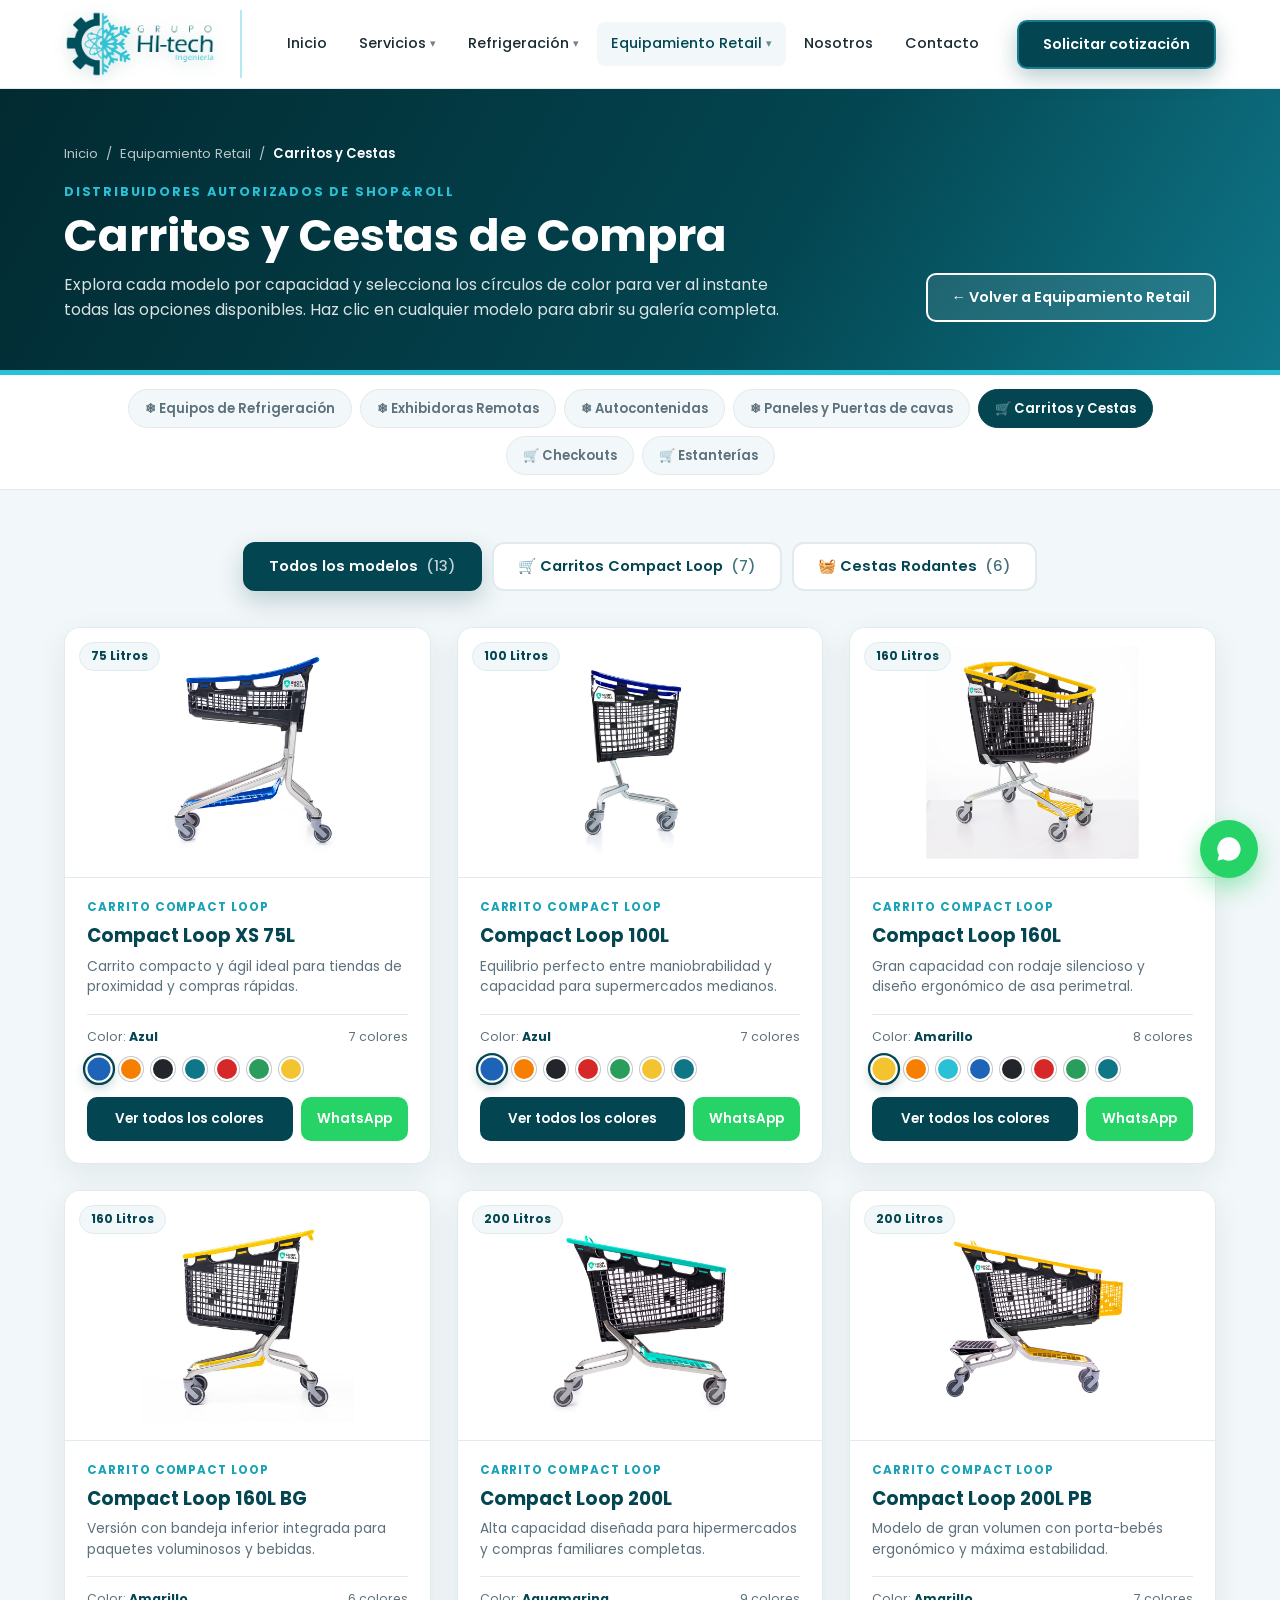
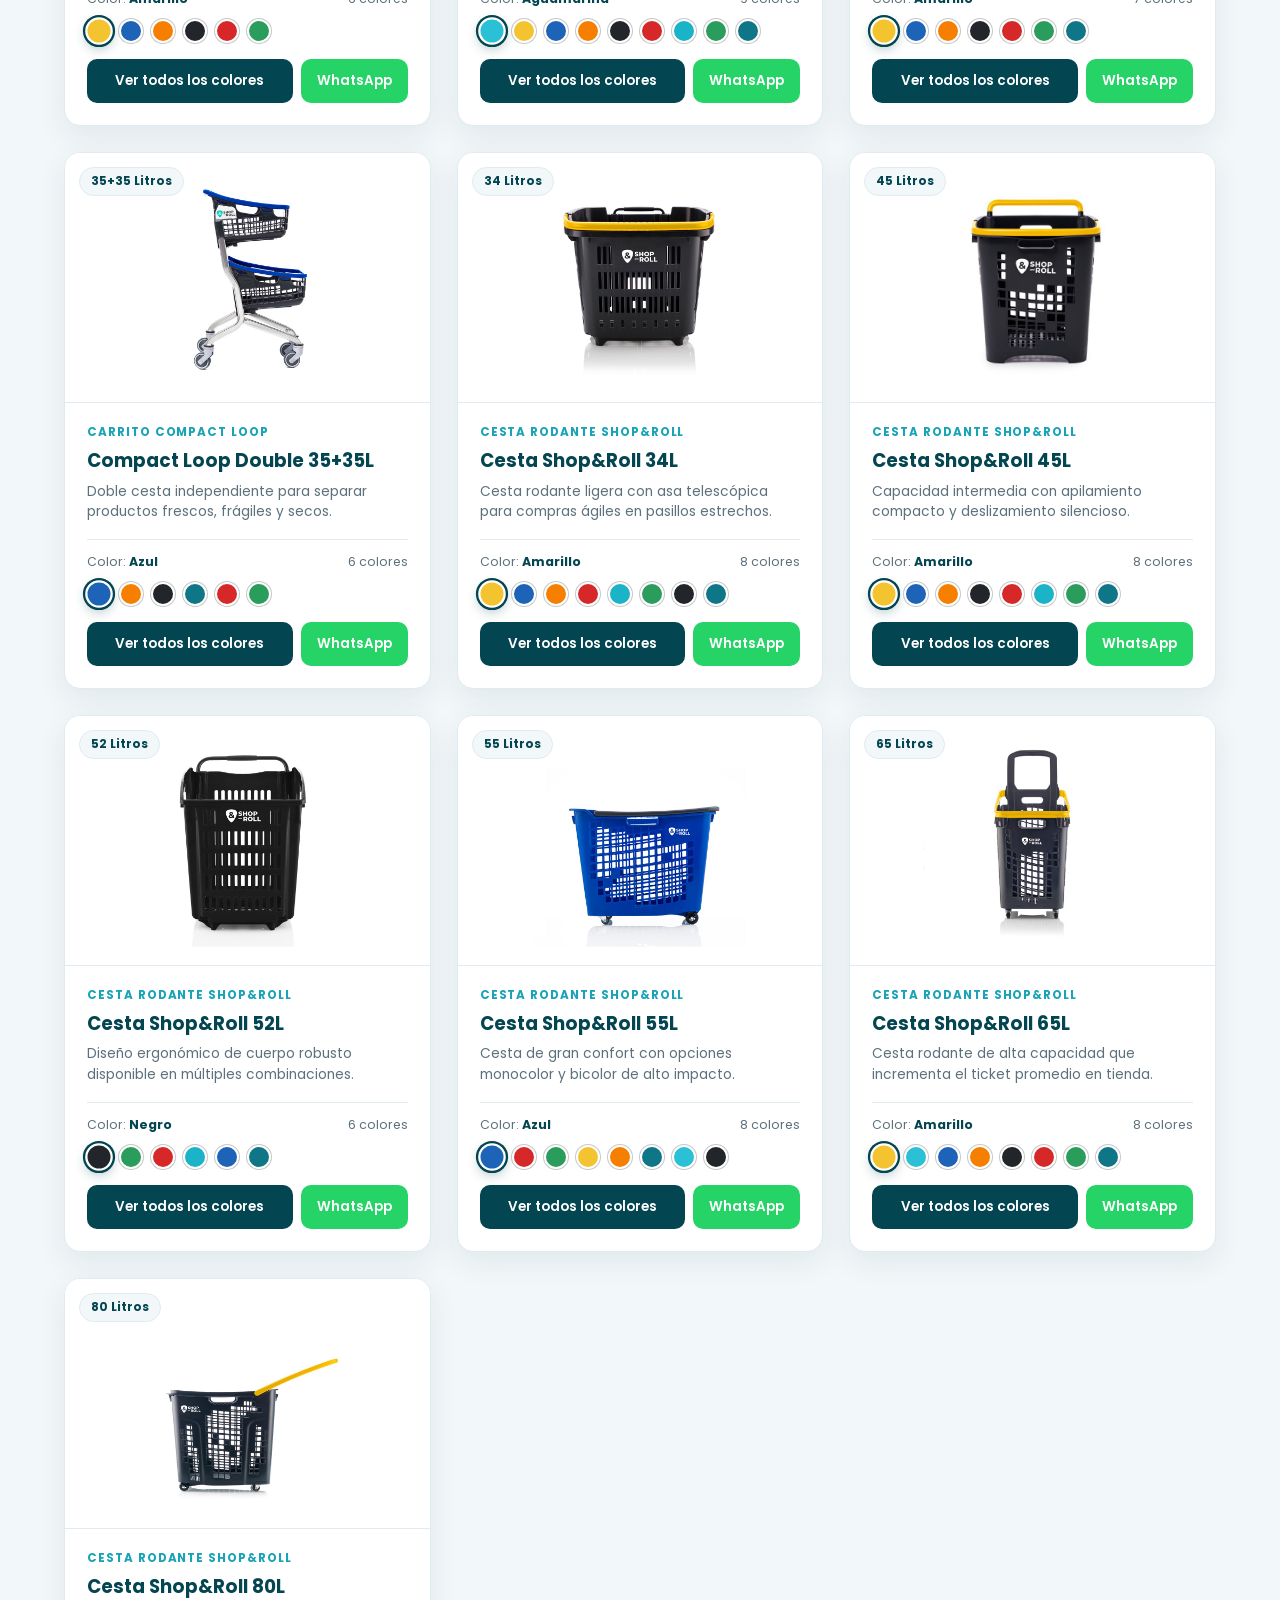
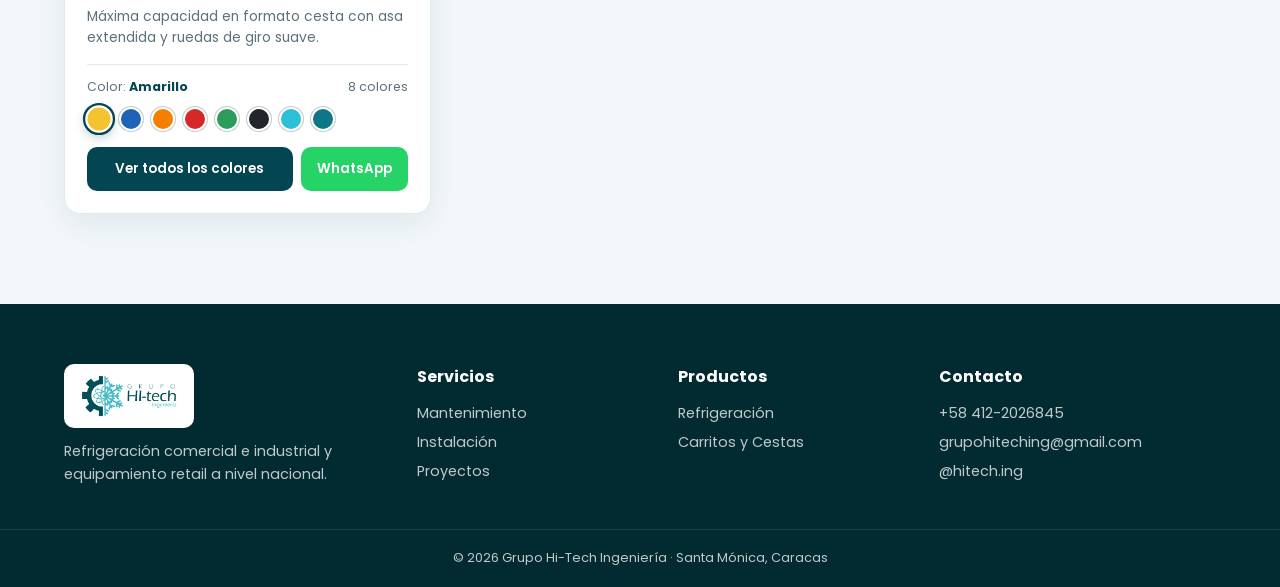
==== catalogo.html @ 5ccea0ee "Add files via upload" ====
<!DOCTYPE html>
<html lang="es">
<head>
  <meta charset="UTF-8" />
  <meta name="viewport" content="width=device-width, initial-scale=1.0" />
  <title>Carritos y Cestas Shop&amp;Roll | Grupo Hi-Tech Ingeniería</title>
  <meta name="description" content="Catálogo interactivo de Carritos Compact Loop y Cestas Rodantes Shop&Roll con todos sus colores disponibles. Distribuidores Autorizados en Venezuela." />
  <link rel="preconnect" href="https://fonts.googleapis.com">
  <link rel="preconnect" href="https://fonts.gstatic.com" crossorigin>
  <link href="https://fonts.googleapis.com/css2?family=Poppins:wght@400;500;600;700;800&display=swap" rel="stylesheet">
  <link rel="stylesheet" href="styles.css" />
  <link rel="stylesheet" href="catalogo.css" />
</head>
<body>

  <!-- ============ HEADER PRINCIPAL ============ -->
  <header class="site-header" id="siteHeader">
    <div class="container header-inner">
      <a href="index.html" class="brand" aria-label="Grupo Hi-Tech Ingeniería - Inicio">
        <img src="assets/logo-horizontal.png" alt="Grupo Hi-Tech Ingeniería" class="brand-logo" />
      </a>

      <nav class="main-nav" id="mainNav" aria-label="Navegación principal">
        <a href="index.html#inicio" class="nav-link">Inicio</a>

        <div class="nav-dropdown">
          <a href="index.html#servicios" class="nav-link nav-link-services">
            Servicios <span class="caret">▾</span>
          </a>
          <div class="dropdown-panel">
            <a href="index.html#servicios">🛠 Mantenimiento preventivo y correctivo</a>
            <a href="index.html#servicios">❄ Instalación de sistemas de refrigeración</a>
            <a href="index.html#servicios">📐 Proyectos y cálculos térmicos</a>
            <a href="index.html#servicios">⚡ Automatización y control</a>
          </div>
        </div>

        <div class="nav-dropdown">
          <a href="index.html?tab=refrigeracion#productos" class="nav-link">
            Refrigeración <span class="caret">▾</span>
          </a>
          <div class="dropdown-panel">
            <div class="dropdown-sub">
              <a href="galeria.html?cat=equipos" class="sub-trigger">
                <span>Equipos de Refrigeración</span><span class="sub-arrow">▸</span>
              </a>
              <div class="sub-panel">
                <a href="galeria.html?cat=equipos">Racks de Compresores</a>
                <a href="galeria.html?cat=equipos">Condensadores</a>
                <a href="galeria.html?cat=equipos">Evaporadores</a>
              </div>
            </div>
            <div class="dropdown-sub">
              <a href="galeria.html?cat=exhibidoras-remotas" class="sub-trigger">
                <span>Exhibidoras</span><span class="sub-arrow">▸</span>
              </a>
              <div class="sub-panel">
                <a href="galeria.html?cat=exhibidoras-remotas">Remotas</a>
                <a href="galeria.html?cat=autocontenidas">Autocontenidas</a>
              </div>
            </div>
            <a href="galeria.html?cat=camaras">Paneles y Puertas de cavas</a>
          </div>
        </div>

        <div class="nav-dropdown">
          <a href="index.html?tab=shoproll#productos" class="nav-link nav-link-shop active-page">
            Equipamiento Retail <span class="caret">▾</span>
          </a>
          <div class="dropdown-panel">
            <div class="dropdown-sub">
              <a href="catalogo.html" class="sub-trigger">
                <span>Carritos y Cestas</span><span class="sub-arrow">▸</span>
              </a>
              <div class="sub-panel">
                <a href="catalogo.html?tipo=carritos">Carritos Compact Loop</a>
                <a href="catalogo.html?tipo=cestas">Cestas Rodantes</a>
              </div>
            </div>
            <a href="galeria.html?cat=checkouts">Checkouts</a>
            <a href="galeria.html?cat=estanterias">Estanterías</a>
          </div>
        </div>
        <a href="index.html#nosotros" class="nav-link">Nosotros</a>
        <a href="index.html#contacto" class="nav-link">Contacto</a>
        <a href="index.html#cotizar" class="btn btn-accent mobile-cta">Solicitar cotización</a>
      </nav>

      <a href="index.html#cotizar" class="btn btn-accent header-cta">Solicitar cotización</a>

      <button class="menu-toggle" id="menuToggle" aria-label="Abrir menú">
        <span></span><span></span><span></span>
      </button>
    </div>
  </header>

  <main>
    <!-- ============ ENCABEZADO DEL CATÁLOGO ============ -->
    <section class="cat-hero">
      <div class="container cat-hero-inner">
        <div>
          <nav class="breadcrumb" aria-label="Ruta de navegación">
            <a href="index.html">Inicio</a>
            <span>/</span>
            <a href="index.html?tab=shoproll#productos">Equipamiento Retail</a>
            <span>/</span>
            <strong>Carritos y Cestas</strong>
          </nav>
          <span class="kicker kicker-light">Distribuidores Autorizados de Shop&amp;Roll</span>
          <h1>Carritos y Cestas de Compra</h1>
          <p>
            Explora cada modelo por capacidad y selecciona los círculos de color para ver al instante todas las opciones disponibles. Haz clic en cualquier modelo para abrir su galería completa.
          </p>
        </div>
        <a href="index.html?tab=shoproll#productos" class="btn btn-outline-white">← Volver a Equipamiento Retail</a>
      </div>
    </section>

    <!-- ============ NAVEGACIÓN RÁPIDA ENTRE TODAS LAS GALERÍAS ============ -->
    <div class="gal-switcher-bar">
      <div class="container gal-switcher">
        <a href="galeria.html?cat=equipos">❄ Equipos de Refrigeración</a>
        <a href="galeria.html?cat=exhibidoras-remotas">❄ Exhibidoras Remotas</a>
        <a href="galeria.html?cat=autocontenidas">❄ Autocontenidas</a>
        <a href="galeria.html?cat=camaras">❄ Paneles y Puertas de cavas</a>
        <a href="catalogo.html" class="active">🛒 Carritos y Cestas</a>
        <a href="galeria.html?cat=checkouts">🛒 Checkouts</a>
        <a href="galeria.html?cat=estanterias">🛒 Estanterías</a>
      </div>
    </div>

    <!-- ============ BARRA DE FILTROS ============ -->
    <section class="cat-section">
      <div class="container">
        <div class="cat-toolbar">
          <div class="cat-filters" role="tablist">
            <button class="cat-filter-btn active" data-cat-filter="all">Todos los modelos <span id="countAll"></span></button>
            <button class="cat-filter-btn" data-cat-filter="carritos">🛒 Carritos Compact Loop <span id="countCarritos"></span></button>
            <button class="cat-filter-btn" data-cat-filter="cestas">🧺 Cestas Rodantes <span id="countCestas"></span></button>
          </div>
        </div>

        <!-- Cuadrícula generada dinámicamente desde shoproll-data.js -->
        <div class="sr-grid" id="catalogGrid"></div>
      </div>
    </section>
  </main>

  <!-- ============ VISOR LIGHTBOX DE GALERÍA POR MODELO ============ -->
  <div class="lightbox" id="lightbox" aria-hidden="true" role="dialog" aria-modal="true">
    <div class="lb-backdrop" id="lbBackdrop"></div>
    <div class="lb-dialog">
      <button class="lb-close" id="lbClose" aria-label="Cerrar galería">✕</button>

      <div class="lb-layout">
        <div class="lb-stage">
          <button class="lb-nav lb-prev" id="lbPrev" aria-label="Color anterior">‹</button>
          <img src="" alt="" id="lbMainImg" />
          <button class="lb-nav lb-next" id="lbNext" aria-label="Siguiente color">›</button>
          <span class="lb-counter" id="lbCounter">1 / 6</span>
        </div>

        <div class="lb-info">
          <span class="lb-badge" id="lbCapacity">100 Litros</span>
          <h2 id="lbTitle">Compact Loop 100L</h2>
          <p id="lbDesc"></p>

          <div class="lb-color-label">
            Color seleccionado: <strong id="lbColorName">Azul</strong>
          </div>

          <div class="lb-swatches" id="lbSwatches"></div>

          <div class="lb-thumbs" id="lbThumbs"></div>

          <div class="lb-actions">
            <a href="#" target="_blank" rel="noopener" class="btn btn-accent btn-block" id="lbWhatsapp">
              Cotizar este modelo por WhatsApp
            </a>
            <a href="index.html#cotizar" class="btn btn-small btn-block">Solicitar cotización formal</a>
          </div>
        </div>
      </div>
    </div>
  </div>

  <!-- ============ FOOTER ============ -->
  <footer class="site-footer">
    <div class="container footer-grid">
      <div>
        <img src="assets/logo-horizontal.png" alt="Grupo Hi-Tech Ingeniería" class="footer-logo" />
        <p>Refrigeración comercial e industrial y equipamiento retail a nivel nacional.</p>
      </div>
      <div>
        <h4>Servicios</h4>
        <a href="index.html#servicios">Mantenimiento</a>
        <a href="index.html#servicios">Instalación</a>
        <a href="index.html#servicios">Proyectos</a>
      </div>
      <div>
        <h4>Productos</h4>
        <a href="index.html#productos">Refrigeración</a>
        <a href="catalogo.html">Carritos y Cestas</a>
      </div>
      <div>
        <h4>Contacto</h4>
        <a href="tel:+584122026845">+58 412-2026845</a>
        <a href="mailto:grupohiteching@gmail.com">grupohiteching@gmail.com</a>
        <a href="https://instagram.com/hitech.ing" target="_blank" rel="noopener">@hitech.ing</a>
      </div>
    </div>
    <div class="footer-bottom">© 2026 Grupo Hi-Tech Ingeniería · Santa Mónica, Caracas</div>
  </footer>

  <!-- Botón flotante WhatsApp -->
  <a href="https://wa.me/584122026845" target="_blank" rel="noopener" class="whatsapp-float" aria-label="WhatsApp">
    <svg viewBox="0 0 24 24" width="28" height="28" fill="currentColor"><path d="M17.5 14.4c-.3-.1-1.7-.8-2-.9-.3-.1-.5-.1-.7.1-.2.3-.8.9-.9 1.1-.2.2-.3.2-.6.1-.3-.1-1.2-.5-2.4-1.5-.9-.8-1.5-1.8-1.6-2.1-.2-.3 0-.5.1-.6l.4-.5c.2-.2.2-.3.3-.5.1-.2 0-.4 0-.5l-.9-2.2c-.2-.6-.5-.5-.7-.5h-.6c-.2 0-.5.1-.8.4-.3.3-1 1-1 2.5s1.1 2.9 1.2 3.1c.1.2 2.1 3.2 5.1 4.5 2.5 1 3 .8 3.6.7.6-.1 1.7-.7 2-1.4.2-.7.2-1.3.2-1.4-.1-.2-.3-.3-.6-.4zM12 2a10 10 0 0 0-8.6 15.1L2 22l5-1.3A10 10 0 1 0 12 2z"/></svg>
  </a>

  <script src="shoproll-data.js"></script>
  <script src="catalogo.js"></script>
</body>
</html>
---- styles.css ----
/* ======================================================
   GRUPO HI-TECH — ESTILO COMERCIAL MODERNO
   Paleta del logo: petróleo #034550 · cian #2ac0d5
   ====================================================== */
:root {
  --petrol: #034550;
  --petrol-dark: #022a31;
  --teal: #0f7688;
  --cyan: #2ac0d5;
  --cyan-dark: #1aa3b7;
  --accent: #034550;          /* Azul petróleo oficial de marca */
  --accent-dark: #0f7688;
  --bg: #ffffff;
  --bg-alt: #f2f7f9;
  --text: #1b2b33;
  --muted: #5d717c;
  --border: #e1eaee;
  --radius: 14px;
  --shadow: 0 10px 30px rgba(3, 69, 80, .08);
  --shadow-hover: 0 18px 40px rgba(3, 69, 80, .16);
  --ease: cubic-bezier(.22, 1, .36, 1);
}

* { box-sizing: border-box; margin: 0; padding: 0; }
html { scroll-behavior: smooth; scroll-padding-top: 98px; overflow-x: clip; }
body { font-family: 'Poppins', sans-serif; color: var(--text); background: var(--bg); line-height: 1.6; -webkit-font-smoothing: antialiased; overflow-x: clip; width: 100%; }
a { color: inherit; text-decoration: none; }
.container { max-width: 1200px; margin: 0 auto; padding: 0 24px; }

/* ---------- BOTONES ---------- */
.btn {
  display: inline-flex; align-items: center; justify-content: center; gap: 8px;
  padding: 12px 24px; border-radius: 10px; border: 2px solid transparent;
  font: 600 .9rem 'Poppins', sans-serif; cursor: pointer;
  transition: all .25s var(--ease);
}
.btn-accent {
  background: var(--petrol);
  color: #fff;
  border-color: rgba(42, 192, 213, .45);
  box-shadow: 0 8px 22px rgba(3, 69, 80, .28);
}
.btn-accent:hover {
  background: var(--cyan);
  color: var(--petrol-dark);
  border-color: var(--cyan);
  transform: translateY(-3px) scale(1.03);
  box-shadow: 0 14px 32px rgba(42, 192, 213, .48), 0 0 0 4px rgba(42, 192, 213, .24);
}
.btn-outline-white { border-color: #fff; color: #fff; background: rgba(255,255,255,.1); }
.btn-outline-white:hover {
  background: #fff; color: var(--petrol);
  transform: translateY(-3px) scale(1.03);
  box-shadow: 0 12px 28px rgba(0, 0, 0, .25);
}
.btn-lg { padding: 15px 30px; font-size: 1rem; }
.btn-small { padding: 8px 18px; font-size: .82rem; background: var(--petrol); color: #fff; }
.btn-small:hover {
  background: var(--cyan); color: var(--petrol-dark);
  transform: translateY(-2px) scale(1.04);
  box-shadow: 0 10px 22px rgba(42, 192, 213, .4), 0 0 0 3px rgba(42, 192, 213, .22);
}
.btn-block { width: 100%; }

/* ---------- TOPBAR ---------- */
.topbar { background: var(--petrol-dark); color: rgba(255,255,255,.85); font-size: .8rem; }
.topbar-inner { display: flex; justify-content: space-between; align-items: center; padding: 8px 24px; gap: 12px; }
.topbar-info { display: flex; gap: 22px; flex-wrap: wrap; }
.topbar a:hover { color: var(--cyan); }
.topbar-social { color: var(--cyan); font-weight: 600; }

/* ---------- HEADER ---------- */
.site-header {
  position: sticky; top: 0; z-index: 1000;
  background: rgba(255,255,255,.97); backdrop-filter: blur(10px);
  border-bottom: 1px solid var(--border);
  transition: box-shadow .3s;
}
.site-header.scrolled { box-shadow: 0 6px 24px rgba(3,69,80,.1); }
.header-inner { display: flex; align-items: center; gap: 24px; height: 88px; }

.brand {
  display: flex; align-items: center; flex-shrink: 0;
  padding-right: 24px;
  border-right: 2px solid rgba(42, 192, 213, .35);
}
.brand-logo {
  height: 68px; width: auto; max-width: 280px;
  object-fit: contain; display: block;
  filter: contrast(1.07) saturate(1.14) drop-shadow(0 3px 8px rgba(3, 69, 80, .14));
  transition: transform .25s var(--ease), filter .25s var(--ease);
}
.brand:hover .brand-logo {
  transform: scale(1.03);
  filter: contrast(1.1) saturate(1.18) drop-shadow(0 5px 12px rgba(3, 69, 80, .2));
}

.main-nav { display: flex; align-items: center; gap: 4px; margin-left: auto; }
.nav-link {
  display: inline-flex; align-items: center; gap: 4px;
  padding: 10px 14px; border-radius: 8px;
  font-size: .9rem; font-weight: 500; color: var(--text);
  transition: all .2s;
}
.nav-link:hover { color: var(--petrol); background: var(--bg-alt); }
.caret { font-size: .7rem; opacity: .6; }

.nav-dropdown { position: relative; }
.dropdown-panel {
  position: absolute; top: calc(100% + 8px); left: 0; min-width: 270px;
  background: #fff; border: 1px solid var(--border); border-radius: 12px;
  box-shadow: var(--shadow-hover); padding: 8px;
  opacity: 0; visibility: hidden; transform: translateY(8px);
  transition: all .25s var(--ease);
}
.dropdown-panel::before {
  content: ""; position: absolute; top: -10px; left: 0; right: 0; height: 10px;
}
.nav-dropdown:hover .dropdown-panel { opacity: 1; visibility: visible; transform: translateY(0); }
.dropdown-panel a { display: block; padding: 10px 14px; border-radius: 8px; font-size: .88rem; }
.dropdown-panel a:hover { background: var(--bg-alt); color: var(--petrol); }
.dropdown-group-label {
  padding: 6px 14px 4px; font-size: .72rem; font-weight: 700;
  text-transform: uppercase; letter-spacing: .09em; color: var(--cyan-dark);
}
.dropdown-divider { height: 1px; background: var(--border); margin: 6px 10px; }

/* Segundo nivel de menú (submenú lateral) */
.dropdown-sub { position: relative; }
.dropdown-sub .sub-trigger {
  display: flex; align-items: center; justify-content: space-between; gap: 12px;
}
.sub-arrow { font-size: .78rem; color: var(--cyan-dark); transition: transform .2s; }
.dropdown-sub:hover > .sub-trigger { background: var(--bg-alt); color: var(--petrol); }
.dropdown-sub:hover > .sub-trigger .sub-arrow { transform: translateX(3px); }

.sub-panel {
  position: absolute; top: -8px; left: calc(100% + 6px); min-width: 230px;
  background: #fff; border: 1px solid var(--border); border-radius: 12px;
  box-shadow: var(--shadow-hover); padding: 8px;
  opacity: 0; visibility: hidden; transform: translateX(6px);
  transition: all .22s var(--ease);
}
.sub-panel::before {
  content: ""; position: absolute; top: 0; left: -12px; width: 12px; height: 100%;
}
.dropdown-sub:hover > .sub-panel { opacity: 1; visibility: visible; transform: translateX(0); }

.header-cta { flex-shrink: 0; }
.mobile-cta { display: none; }
.menu-toggle { display: none; background: none; border: none; cursor: pointer; flex-direction: column; gap: 5px; padding: 6px; margin-left: auto; }
.menu-toggle span { width: 24px; height: 2px; background: var(--petrol); border-radius: 2px; }

/* ---------- HERO SLIDER ---------- */
.hero-slider { position: relative; height: 78vh; min-height: 520px; overflow: hidden; background: var(--petrol-dark); border-bottom: 6px solid var(--cyan); }
.hs-slide {
  position: absolute; inset: 0; display: flex; align-items: center;
  background: linear-gradient(90deg, rgba(2,42,49,.92) 0%, rgba(3,69,80,.7) 45%, rgba(3,69,80,.15) 100%), var(--bg) center/cover;
  background-image: linear-gradient(90deg, rgba(2,42,49,.92) 0%, rgba(3,69,80,.7) 45%, rgba(3,69,80,.15) 100%), var(--bg);
  opacity: 0; transition: opacity .8s ease; pointer-events: none;
}
.hs-slide.active { opacity: 1; pointer-events: auto; }
.hs-content { color: #fff; max-width: 1200px; width: 100%; }
.hs-content > * { max-width: 620px; }
.hs-slide.active .hs-content > * { animation: rise .8s var(--ease) both; }
.hs-slide.active .hs-content > *:nth-child(2) { animation-delay: .1s; }
.hs-slide.active .hs-content > *:nth-child(3) { animation-delay: .2s; }
.hs-slide.active .hs-content > *:nth-child(4) { animation-delay: .3s; }
@keyframes rise { from { opacity: 0; transform: translateY(24px); } to { opacity: 1; transform: none; } }

.hs-kicker { display: inline-block; background: var(--cyan); color: var(--petrol-dark); font-size: .78rem; font-weight: 700; text-transform: uppercase; letter-spacing: .08em; padding: 6px 14px; border-radius: 6px; margin-bottom: 18px; }
.hs-content h1, .hs-title { font-size: clamp(2rem, 4.2vw, 3.3rem); font-weight: 700; line-height: 1.15; margin-bottom: 16px; }
.hs-content p { font-size: 1.12rem; opacity: .9; margin-bottom: 30px; }
.hs-actions { display: flex; gap: 14px; flex-wrap: wrap; }

.hs-arrow { position: absolute; top: 50%; transform: translateY(-50%); z-index: 5; width: 50px; height: 50px; border-radius: 50%; border: none; background: rgba(255,255,255,.15); color: #fff; font-size: 1.8rem; cursor: pointer; backdrop-filter: blur(6px); transition: .25s; }
.hs-arrow:hover { background: var(--cyan); color: var(--petrol-dark); }
.hs-prev { left: 24px; } .hs-next { right: 24px; }
.hs-dots { position: absolute; bottom: 28px; left: 50%; transform: translateX(-50%); display: flex; gap: 8px; z-index: 5; }
.hs-dots button { width: 10px; height: 10px; border-radius: 99px; border: none; background: rgba(255,255,255,.45); cursor: pointer; transition: .3s; }
.hs-dots button.active { width: 32px; background: var(--cyan); }

/* ---------- ACCESOS RÁPIDOS ---------- */
.quick-access { position: relative; z-index: 6; margin-top: -48px; }
.quick-grid { display: grid; grid-template-columns: repeat(5, 1fr); gap: 16px; }
.quick-item {
  background: #fff; border-radius: var(--radius); padding: 22px 12px; text-align: center;
  box-shadow: var(--shadow-hover); border: 1px solid var(--border);
  display: flex; flex-direction: column; align-items: center; gap: 10px;
  transition: all .25s var(--ease);
}
.quick-item:hover { transform: translateY(-6px); border-color: var(--cyan); }
.quick-icon { width: 56px; height: 56px; border-radius: 50%; background: var(--bg-alt); display: grid; place-items: center; font-size: 1.6rem; transition: .25s; }
.quick-item:hover .quick-icon { background: var(--cyan); }
.quick-item strong { font-size: .92rem; color: var(--petrol); }

/* ---------- SECCIONES ---------- */
.section { padding: 90px 0; }
.section-alt { background: var(--bg-alt); }
.section-head { text-align: center; max-width: 640px; margin: 0 auto 44px; }
.kicker { display: inline-block; color: var(--cyan-dark); font-weight: 700; font-size: .8rem; text-transform: uppercase; letter-spacing: .14em; margin-bottom: 8px; }
.kicker-light { color: var(--cyan); }
.section-head h2 { font-size: clamp(1.7rem, 3vw, 2.4rem); color: var(--petrol); font-weight: 700; line-height: 1.2; margin-bottom: 10px; }
.section-head p { color: var(--muted); }

/* ---------- SERVICIOS ---------- */
.services-grid { display: grid; grid-template-columns: repeat(4, 1fr); gap: 24px; }
.service-card { background: #fff; border-radius: var(--radius); overflow: hidden; border: 1px solid var(--border); box-shadow: var(--shadow); transition: all .3s var(--ease); display: flex; flex-direction: column; }
.service-card:hover { transform: translateY(-8px); box-shadow: var(--shadow-hover); }
.service-img { height: 190px; background-size: cover; background-position: center; position: relative; transition: transform .5s; }
.service-card:hover .service-img { transform: scale(1.04); }
.service-num { position: absolute; bottom: -20px; left: 20px; width: 46px; height: 46px; border-radius: 12px; background: var(--cyan); color: var(--petrol-dark); font-weight: 800; display: grid; place-items: center; box-shadow: 0 6px 16px rgba(42,192,213,.45); }
.service-body { padding: 32px 22px 24px; display: flex; flex-direction: column; flex: 1; }
.service-body h3 { font-size: 1.05rem; color: var(--petrol); line-height: 1.3; margin-bottom: 8px; }
.service-body p { font-size: .9rem; color: var(--muted); margin-bottom: 16px; }
.link-arrow { margin-top: auto; font-weight: 600; font-size: .88rem; color: var(--accent-dark); }
.link-arrow:hover { color: var(--petrol); }

/* ---------- CIFRAS ---------- */
.stats-band { background: linear-gradient(120deg, var(--petrol-dark), var(--petrol) 60%, var(--teal)); color: #fff; padding: 70px 0; }
.stats-grid { display: grid; grid-template-columns: 2fr 1fr 1fr 1fr; gap: 30px; align-items: center; }
.stats-intro h2 { font-size: 1.7rem; line-height: 1.25; margin-bottom: 8px; }
.stats-intro p { opacity: .8; font-size: .92rem; }
.stat { text-align: center; padding: 20px; border-left: 1px solid rgba(255,255,255,.15); }
.stat strong { display: block; font-size: 2.6rem; color: var(--cyan); font-weight: 800; line-height: 1; }
.stat span { font-size: .88rem; opacity: .85; }

/* ---------- CATÁLOGO ---------- */
.catalog-tabs { display: flex; justify-content: center; gap: 12px; margin-bottom: 28px; }
.tab-btn { padding: 14px 34px; border-radius: 12px; border: 2px solid var(--border); background: #fff; font: 600 1rem 'Poppins', sans-serif; color: var(--petrol); cursor: pointer; transition: all .25s var(--ease); }
.tab-btn:hover {
  border-color: var(--cyan);
  background: var(--bg-alt);
  transform: translateY(-2px);
  box-shadow: 0 8px 20px rgba(42, 192, 213, .22);
}
.tab-btn.active { background: var(--petrol); border-color: var(--petrol); color: #fff; box-shadow: 0 10px 24px rgba(3,69,80,.25); }

.tab-panel { display: none; }
.tab-panel.active { display: block; animation: rise .5s var(--ease); }

.filter-row { display: flex; justify-content: center; flex-wrap: wrap; gap: 8px; margin-bottom: 30px; }
.chip { padding: 8px 18px; border-radius: 99px; border: 1px solid var(--border); background: #fff; font: 500 .85rem 'Poppins', sans-serif; color: var(--muted); cursor: pointer; transition: .2s; }
.chip:hover { color: var(--petrol); border-color: var(--cyan); }
.chip.active { background: var(--cyan); border-color: var(--cyan); color: var(--petrol-dark); font-weight: 600; }

.products-grid { display: grid; grid-template-columns: repeat(4, 1fr); gap: 22px; }
.product-card { background: #fff; border-radius: var(--radius); padding: 14px 14px 20px; text-align: center; border: 1px solid var(--border); transition: all .3s var(--ease); }
.product-card:hover { transform: translateY(-6px); box-shadow: var(--shadow-hover); border-color: var(--cyan); }
.product-card.hidden { display: none; }
.product-img { height: 180px; border-radius: 10px; background-size: cover; background-position: center; margin-bottom: 14px; }
.product-cat { font-size: .75rem; font-weight: 600; color: var(--cyan-dark); text-transform: uppercase; letter-spacing: .08em; }
.product-card h3 { font-size: 1rem; color: var(--petrol); margin: 4px 0 14px; line-height: 1.3; }

.shop-banner { display: flex; justify-content: space-between; align-items: center; gap: 20px; flex-wrap: wrap; background: linear-gradient(120deg, var(--petrol-dark), var(--teal)); color: #fff; padding: 30px 36px; border-radius: var(--radius); margin-bottom: 28px; }
.shop-banner h3 { font-size: 1.8rem; font-weight: 800; }
.shop-banner p { opacity: .85; }

/* ---------- PASOS ---------- */
.steps { display: grid; grid-template-columns: repeat(3, 1fr); gap: 24px; counter-reset: s; }
.step { text-align: center; padding: 34px 24px; border-radius: var(--radius); background: var(--bg-alt); transition: .3s; }
.step:hover { background: #fff; box-shadow: var(--shadow-hover); }
.step span { width: 54px; height: 54px; border-radius: 50%; background: var(--petrol); color: var(--cyan); font-weight: 800; font-size: 1.3rem; display: grid; place-items: center; margin: 0 auto 14px; }
.step h3 { font-size: 1.05rem; color: var(--petrol); margin-bottom: 4px; }
.step p { color: var(--muted); font-size: .9rem; }

/* ---------- CTA / CONTACTO ---------- */
.cta-section { background: linear-gradient(120deg, var(--petrol), var(--teal)); padding: 80px 0; color: #fff; }
.cta-grid { display: grid; grid-template-columns: minmax(0, 1.2fr) minmax(0, 1fr); gap: 50px; align-items: center; }
.cta-grid > *, .contact-grid > *, .footer-grid > * { min-width: 0; }
.cta-text h2 { font-size: clamp(1.7rem, 3vw, 2.4rem); line-height: 1.2; margin-bottom: 10px; }
.cta-text p { opacity: .85; margin-bottom: 24px; }
.cta-contacts { display: flex; flex-wrap: wrap; gap: 10px; }
.cta-chip { background: rgba(255,255,255,.12); border: 1px solid rgba(255,255,255,.2); padding: 10px 16px; border-radius: 10px; font-size: .88rem; transition: .2s; }
.cta-chip:hover { background: var(--cyan); color: var(--petrol-dark); }
.cta-form { background: #fff; padding: 30px; border-radius: var(--radius); display: flex; flex-direction: column; gap: 12px; box-shadow: 0 20px 50px rgba(0,0,0,.2); width: 100%; max-width: 100%; min-width: 0; }
.cta-form input, .cta-form select, .cta-form textarea { width: 100%; max-width: 100%; min-width: 0; padding: 12px 14px; border-radius: 10px; border: 1px solid var(--border); font: 400 .92rem 'Poppins', sans-serif; background: var(--bg-alt); color: var(--text); resize: vertical; }
.cta-form input:focus, .cta-form select:focus, .cta-form textarea:focus { outline: 2px solid var(--cyan); background: #fff; }
.form-feedback { color: var(--petrol); font-size: .88rem; font-weight: 600; text-align: center; }
.form-feedback.error { color: #c62828; }

.cta-benefits { display: flex; flex-direction: column; gap: 8px; font-size: .92rem; opacity: .92; }
.cta-form h3 { font-size: 1.2rem; color: var(--petrol); margin-bottom: 4px; }

/* ---------- CONTACTO Y MAPA ---------- */
.contact-section { background: var(--bg); }
.contact-grid { display: grid; grid-template-columns: 1fr 1.25fr; gap: 32px; align-items: stretch; }
.contact-cards { display: grid; grid-template-columns: 1fr; gap: 16px; }
.contact-card {
  display: flex; align-items: flex-start; gap: 16px;
  padding: 20px 22px; border-radius: var(--radius);
  background: var(--bg-alt); border: 1px solid var(--border);
  transition: .25s var(--ease);
}
.contact-card:hover { border-color: var(--cyan); background: #fff; box-shadow: var(--shadow); }
.contact-icon {
  width: 46px; height: 46px; border-radius: 12px;
  background: var(--petrol); color: #fff; font-size: 1.2rem;
  display: grid; place-items: center; flex-shrink: 0;
}
.contact-card h3 { font-size: .95rem; color: var(--petrol); margin-bottom: 4px; }
.contact-card a { display: block; font-size: .95rem; font-weight: 600; color: var(--text); }
.contact-card a:hover { color: var(--teal); }
.contact-card p { font-size: .95rem; font-weight: 600; color: var(--text); }
.contact-note { display: block; font-size: .8rem; color: var(--muted); margin-top: 2px; }

.map-card {
  border-radius: var(--radius); overflow: hidden;
  border: 1px solid var(--border); box-shadow: var(--shadow);
  display: flex; flex-direction: column; min-height: 380px; background: var(--bg-alt);
}
.map-card iframe { width: 100%; flex: 1; min-height: 330px; border: 0; display: block; }
.map-footer {
  display: flex; justify-content: space-between; align-items: center; flex-wrap: wrap; gap: 10px;
  padding: 14px 18px; background: #fff; border-top: 1px solid var(--border);
  font-size: .86rem; color: var(--muted);
}
.map-open-link { color: var(--petrol); font-weight: 600; }
.map-open-link:hover { color: var(--accent-dark); }

/* ---------- FOOTER ---------- */
.site-footer { background: var(--petrol-dark); color: rgba(255,255,255,.75); padding-top: 60px; font-size: .9rem; }
.footer-grid { display: grid; grid-template-columns: 1.4fr 1fr 1fr 1.2fr; gap: 30px; padding-bottom: 40px; }
.footer-logo { height: 64px; width: auto; max-width: 240px; object-fit: contain; background: #fff; padding: 10px 16px; border-radius: 10px; margin-bottom: 12px; display: block; }
.site-footer h4 { color: #fff; margin-bottom: 12px; font-size: 1rem; }
.site-footer a { display: block; margin-bottom: 6px; }
.site-footer a:hover { color: var(--cyan); }
.footer-bottom { text-align: center; padding: 18px; border-top: 1px solid rgba(255,255,255,.1); font-size: .8rem; }

/* ---------- WHATSAPP ---------- */
.whatsapp-float { position: fixed; right: 22px; bottom: 22px; z-index: 999; width: 58px; height: 58px; border-radius: 50%; background: #25d366; color: #fff; display: grid; place-items: center; box-shadow: 0 10px 25px rgba(37,211,102,.45); transition: .25s; animation: pulse 2.5s infinite; }
.whatsapp-float:hover { transform: scale(1.1); }
@keyframes pulse { 0%,100% { box-shadow: 0 0 0 0 rgba(37,211,102,.5); } 50% { box-shadow: 0 0 0 14px rgba(37,211,102,0); } }

/* ---------- RESPONSIVE ---------- */
@media (max-width: 1100px) {
  .header-cta { display: none; }
  .services-grid, .products-grid { grid-template-columns: repeat(2, 1fr); }
  .stats-grid { grid-template-columns: 1fr 1fr 1fr; }
  .stats-intro { grid-column: 1 / -1; text-align: center; }
}
@media (max-width: 900px) {
  .brand { padding-right: 0; border-right: none; }
  .menu-toggle { display: flex; }
  .main-nav {
    position: absolute; top: 100%; left: 0; right: 0; background: #fff;
    flex-direction: column; align-items: stretch; padding: 14px 24px 20px;
    border-bottom: 1px solid var(--border); box-shadow: var(--shadow-hover); display: none;
  }
  .main-nav.open { display: flex; }
  .mobile-cta { display: inline-flex; margin-top: 10px; width: 100%; }
  .dropdown-panel { display: none; }
  .quick-grid { grid-template-columns: repeat(3, 1fr); }
  .cta-grid { grid-template-columns: minmax(0, 1fr); gap: 28px; }
  .footer-grid { grid-template-columns: repeat(2, minmax(0, 1fr)); }
  .contact-grid { grid-template-columns: minmax(0, 1fr); }
  .steps { grid-template-columns: 1fr; }
  .hide-sm { display: none; }
}
@media (max-width: 600px) {
  .container { padding: 0 16px; }
  .services-grid, .products-grid, .cta-grid, .footer-grid { grid-template-columns: minmax(0, 1fr); }
  .cta-section { padding: 56px 0; }
  .cta-form { padding: 22px 18px; }
  .contact-card { padding: 16px; }
  .contact-card a { overflow-wrap: anywhere; }
  .quick-grid { grid-template-columns: repeat(2, minmax(0, 1fr)); }
  .hs-arrow { display: none; }
  .header-inner { height: 74px; }
  .brand-logo { height: 48px; }
  .catalog-tabs { flex-direction: column; }
  .stats-grid {
    grid-template-columns: 1fr; /* Muestra las estadísticas una debajo de la otra en móvil */
    gap: 15px;
  }

  .stat {
    padding: 10px;
  }

  .stat strong {
    font-size: 1.8rem; /* Reduce un poco más el tamaño del número en móviles pequeños */
  }
}
---- catalogo.css ----
/* ======================================================
   ESTILOS DE CATÁLOGO INTERACTIVO Y GALERÍA DE COLORES
   ====================================================== */
.active-page {
  background: var(--bg-alt);
  color: var(--petrol) !important;
}

.cat-hero {
  background: linear-gradient(120deg, var(--petrol-dark), var(--petrol) 60%, var(--teal));
  color: #fff;
  padding: 54px 0 48px;
  border-bottom: 5px solid var(--cyan);
}

.cat-hero-inner {
  display: flex;
  justify-content: space-between;
  align-items: flex-end;
  gap: 28px;
  flex-wrap: wrap;
}

.cat-hero-inner > div { max-width: 720px; }

.breadcrumb {
  display: flex; align-items: center; gap: 8px;
  font-size: .82rem; color: rgba(255,255,255,.72);
  margin-bottom: 14px;
}
.breadcrumb a:hover { color: var(--cyan); }
.breadcrumb strong { color: #fff; font-weight: 600; }

.cat-hero h1 {
  font-size: clamp(1.9rem, 3.6vw, 2.8rem);
  line-height: 1.15;
  margin-bottom: 10px;
}

.cat-hero p {
  color: rgba(255,255,255,.86);
  font-size: .98rem;
}

/* ---------- BARRA DE FILTROS ---------- */
.cat-section { padding: 52px 0 90px; background: var(--bg-alt); }

.cat-toolbar {
  display: flex;
  justify-content: center;
  margin-bottom: 36px;
}

.cat-filters {
  display: flex;
  flex-wrap: wrap;
  justify-content: center;
  gap: 10px;
}

.cat-filter-btn {
  padding: 12px 24px;
  border-radius: 12px;
  border: 2px solid var(--border);
  background: #fff;
  font: 600 .92rem 'Poppins', sans-serif;
  color: var(--petrol);
  cursor: pointer;
  transition: all .25s var(--ease);
}

.cat-filter-btn span {
  font-weight: 500;
  opacity: .75;
  margin-left: 4px;
}

.cat-filter-btn:hover { border-color: var(--cyan); }
.cat-filter-btn.active {
  background: var(--petrol);
  border-color: var(--petrol);
  color: #fff;
  box-shadow: 0 10px 24px rgba(3,69,80,.22);
}

/* ---------- TARJETAS POR MODELO CON SELECTOR DE COLOR ---------- */
.sr-grid {
  display: grid;
  grid-template-columns: repeat(3, 1fr);
  gap: 26px;
}

.sr-card {
  background: #fff;
  border-radius: 16px;
  border: 1px solid var(--border);
  box-shadow: var(--shadow);
  overflow: hidden;
  display: flex;
  flex-direction: column;
  transition: all .3s var(--ease);
}

.sr-card:hover {
  transform: translateY(-6px);
  box-shadow: var(--shadow-hover);
  border-color: var(--cyan);
}

.sr-media {
  position: relative;
  height: 250px;
  background: #fff;
  padding: 18px;
  display: flex;
  align-items: center;
  justify-content: center;
  cursor: pointer;
  border-bottom: 1px solid var(--border);
}

.sr-media img {
  max-width: 100%;
  max-height: 100%;
  object-fit: contain;
  transition: transform .35s var(--ease);
}

.sr-card:hover .sr-media img { transform: scale(1.04); }

.sr-cap-badge {
  position: absolute;
  top: 14px;
  left: 14px;
  background: var(--bg-alt);
  color: var(--petrol);
  border: 1px solid var(--border);
  font-size: .74rem;
  font-weight: 700;
  padding: 4px 11px;
  border-radius: 99px;
}

.sr-zoom-hint {
  position: absolute;
  bottom: 12px;
  right: 12px;
  background: rgba(3, 69, 80, .86);
  color: #fff;
  font-size: .72rem;
  font-weight: 600;
  padding: 4px 10px;
  border-radius: 8px;
  opacity: 0;
  transition: opacity .25s;
}

.sr-media:hover .sr-zoom-hint { opacity: 1; }

.sr-body {
  padding: 20px 22px 22px;
  display: flex;
  flex-direction: column;
  flex: 1;
}

.sr-type {
  font-size: .74rem;
  font-weight: 700;
  text-transform: uppercase;
  letter-spacing: .08em;
  color: var(--cyan-dark);
}

.sr-body h3 {
  font-size: 1.15rem;
  color: var(--petrol);
  margin: 4px 0 6px;
}

.sr-desc {
  font-size: .86rem;
  color: var(--muted);
  margin-bottom: 16px;
  line-height: 1.5;
}

/* Selector de colores dentro de la tarjeta */
.sr-colors-block {
  margin-top: auto;
  padding-top: 12px;
  border-top: 1px solid var(--border);
}

.sr-color-meta {
  display: flex;
  justify-content: space-between;
  font-size: .78rem;
  color: var(--muted);
  margin-bottom: 10px;
}

.sr-color-meta strong { color: var(--petrol); }

.sr-swatches {
  display: flex;
  flex-wrap: wrap;
  gap: 8px;
  margin-bottom: 16px;
}

.swatch {
  width: 24px;
  height: 24px;
  border-radius: 50%;
  border: 2px solid #fff;
  box-shadow: 0 0 0 1px rgba(0,0,0,.22);
  cursor: pointer;
  transition: transform .2s, box-shadow .2s;
  padding: 0;
}

.swatch:hover { transform: scale(1.16); }
.swatch.active {
  transform: scale(1.15);
  box-shadow: 0 0 0 2px var(--petrol), 0 4px 10px rgba(3,69,80,.28);
}

.sr-card-actions {
  display: grid;
  grid-template-columns: 1fr auto;
  gap: 8px;
}

.sr-btn-gallery {
  background: var(--petrol);
  color: #fff;
  padding: 10px 14px;
  font-size: .84rem;
}
.sr-btn-gallery:hover { background: var(--teal); }

.sr-btn-wa {
  background: #25d366;
  color: #fff;
  padding: 10px 14px;
  font-size: .84rem;
}
.sr-btn-wa:hover { background: #1eb958; }

/* ---------- VISOR LIGHTBOX ---------- */
.lightbox {
  position: fixed;
  inset: 0;
  z-index: 2000;
  display: flex;
  align-items: center;
  justify-content: center;
  padding: 20px;
  opacity: 0;
  visibility: hidden;
  transition: all .25s var(--ease);
}

.lightbox.open {
  opacity: 1;
  visibility: visible;
}

.lb-backdrop {
  position: absolute;
  inset: 0;
  background: rgba(2, 28, 34, .82);
  backdrop-filter: blur(6px);
}

.lb-dialog {
  position: relative;
  z-index: 2;
  width: 100%;
  max-width: 980px;
  max-height: 92vh;
  overflow-y: auto;
  background: #fff;
  border-radius: 20px;
  box-shadow: 0 28px 70px rgba(0,0,0,.4);
}

.lb-close {
  position: absolute;
  top: 14px;
  right: 14px;
  z-index: 5;
  width: 40px;
  height: 40px;
  border-radius: 50%;
  border: 1px solid var(--border);
  background: #fff;
  color: var(--petrol);
  font-size: 1.1rem;
  font-weight: 700;
  cursor: pointer;
  transition: .2s;
}
.lb-close:hover { background: var(--petrol); color: #fff; }

.lb-layout {
  display: grid;
  grid-template-columns: 1.25fr 1fr;
}

.lb-stage {
  position: relative;
  background: #fff;
  min-height: 440px;
  padding: 36px 56px;
  display: flex;
  align-items: center;
  justify-content: center;
  border-right: 1px solid var(--border);
}

.lb-stage img {
  max-width: 100%;
  max-height: 420px;
  object-fit: contain;
}

.lb-nav {
  position: absolute;
  top: 50%;
  transform: translateY(-50%);
  width: 42px;
  height: 42px;
  border-radius: 50%;
  border: 1px solid var(--border);
  background: rgba(255,255,255,.95);
  color: var(--petrol);
  font-size: 1.6rem;
  cursor: pointer;
  display: grid;
  place-items: center;
  box-shadow: 0 4px 12px rgba(0,0,0,.1);
  transition: .2s;
}
.lb-nav:hover { background: var(--petrol); color: #fff; }
.lb-prev { left: 14px; }
.lb-next { right: 14px; }

.lb-counter {
  position: absolute;
  bottom: 14px;
  left: 50%;
  transform: translateX(-50%);
  background: var(--bg-alt);
  color: var(--petrol);
  font-size: .78rem;
  font-weight: 700;
  padding: 4px 12px;
  border-radius: 99px;
}

.lb-info {
  padding: 34px 30px;
  display: flex;
  flex-direction: column;
  background: var(--bg-alt);
}

.lb-badge {
  align-self: flex-start;
  background: var(--cyan);
  color: var(--petrol-dark);
  font-size: .75rem;
  font-weight: 700;
  padding: 4px 12px;
  border-radius: 99px;
  margin-bottom: 10px;
}

.lb-info h2 {
  font-size: 1.55rem;
  color: var(--petrol);
  line-height: 1.2;
  margin-bottom: 8px;
}

.lb-info p {
  font-size: .9rem;
  color: var(--muted);
  margin-bottom: 20px;
}

.lb-color-label {
  font-size: .86rem;
  color: var(--muted);
  margin-bottom: 10px;
}
.lb-color-label strong { color: var(--petrol); }

.lb-swatches {
  display: flex;
  flex-wrap: wrap;
  gap: 10px;
  margin-bottom: 18px;
}

.lb-swatches .swatch { width: 28px; height: 28px; }

.lb-thumbs {
  display: grid;
  grid-template-columns: repeat(4, 1fr);
  gap: 8px;
  margin-bottom: 22px;
}

.lb-thumb {
  background: #fff;
  border: 2px solid var(--border);
  border-radius: 10px;
  padding: 5px;
  height: 64px;
  cursor: pointer;
  display: flex;
  align-items: center;
  justify-content: center;
  transition: .2s;
}
.lb-thumb img { max-width: 100%; max-height: 100%; object-fit: contain; }
.lb-thumb.active { border-color: var(--petrol); box-shadow: 0 4px 12px rgba(3,69,80,.2); }

.lb-actions {
  margin-top: auto;
  display: flex;
  flex-direction: column;
  gap: 10px;
}

/* ---------- RESPONSIVE ---------- */
@media (max-width: 1024px) {
  .sr-grid { grid-template-columns: repeat(2, 1fr); }
  .lb-layout { grid-template-columns: 1fr; }
  .lb-stage { min-height: 300px; border-right: none; border-bottom: 1px solid var(--border); }
}

@media (max-width: 640px) {
  .sr-grid, .photo-grid { grid-template-columns: 1fr; }
  .cat-filters { flex-direction: column; width: 100%; }
  .cat-filter-btn { width: 100%; }
}

/* ---------- BARRA DE CAMBIO RÁPIDO Y CUADRÍCULA FOTOGRÁFICA (galeria.html) ---------- */
.gal-switcher-bar {
  background: #fff;
  border-bottom: 1px solid var(--border);
  padding: 14px 0;
}

.gal-switcher {
  display: flex;
  flex-wrap: wrap;
  gap: 8px;
  justify-content: center;
}

.gal-switcher a {
  padding: 8px 16px;
  border-radius: 99px;
  font-size: .82rem;
  font-weight: 600;
  color: var(--muted);
  background: var(--bg-alt);
  border: 1px solid var(--border);
  transition: .2s;
}

.gal-switcher a:hover { color: var(--petrol); border-color: var(--cyan); }
.gal-switcher a.active { background: var(--petrol); color: #fff; border-color: var(--petrol); }

.photo-grid {
  display: grid;
  grid-template-columns: repeat(3, 1fr);
  gap: 24px;
}

.photo-card {
  background: #fff;
  border-radius: 16px;
  overflow: hidden;
  border: 1px solid var(--border);
  box-shadow: var(--shadow);
  cursor: pointer;
  transition: all .3s var(--ease);
}

.photo-card:hover {
  transform: translateY(-6px);
  box-shadow: var(--shadow-hover);
  border-color: var(--cyan);
}

.photo-thumb {
  height: 230px;
  background-size: cover;
  background-position: center;
  position: relative;
}

.photo-zoom {
  position: absolute;
  bottom: 12px;
  right: 12px;
  background: rgba(3, 69, 80, .88);
  color: #fff;
  font-size: .74rem;
  font-weight: 600;
  padding: 5px 12px;
  border-radius: 8px;
  opacity: 0;
  transition: opacity .25s;
}

.photo-card:hover .photo-zoom { opacity: 1; }

.photo-meta { padding: 16px 18px; }
.photo-sub {
  font-size: .72rem;
  font-weight: 700;
  text-transform: uppercase;
  letter-spacing: .08em;
  color: var(--cyan-dark);
}
.photo-meta h3 { font-size: 1rem; color: var(--petrol); margin-top: 2px; }

.lb-stage-photo { padding: 20px 56px; background: #0c1b20; }
.lb-stage-photo img { border-radius: 10px; }

@media (max-width: 1024px) {
  .photo-grid { grid-template-columns: repeat(2, 1fr); }
}
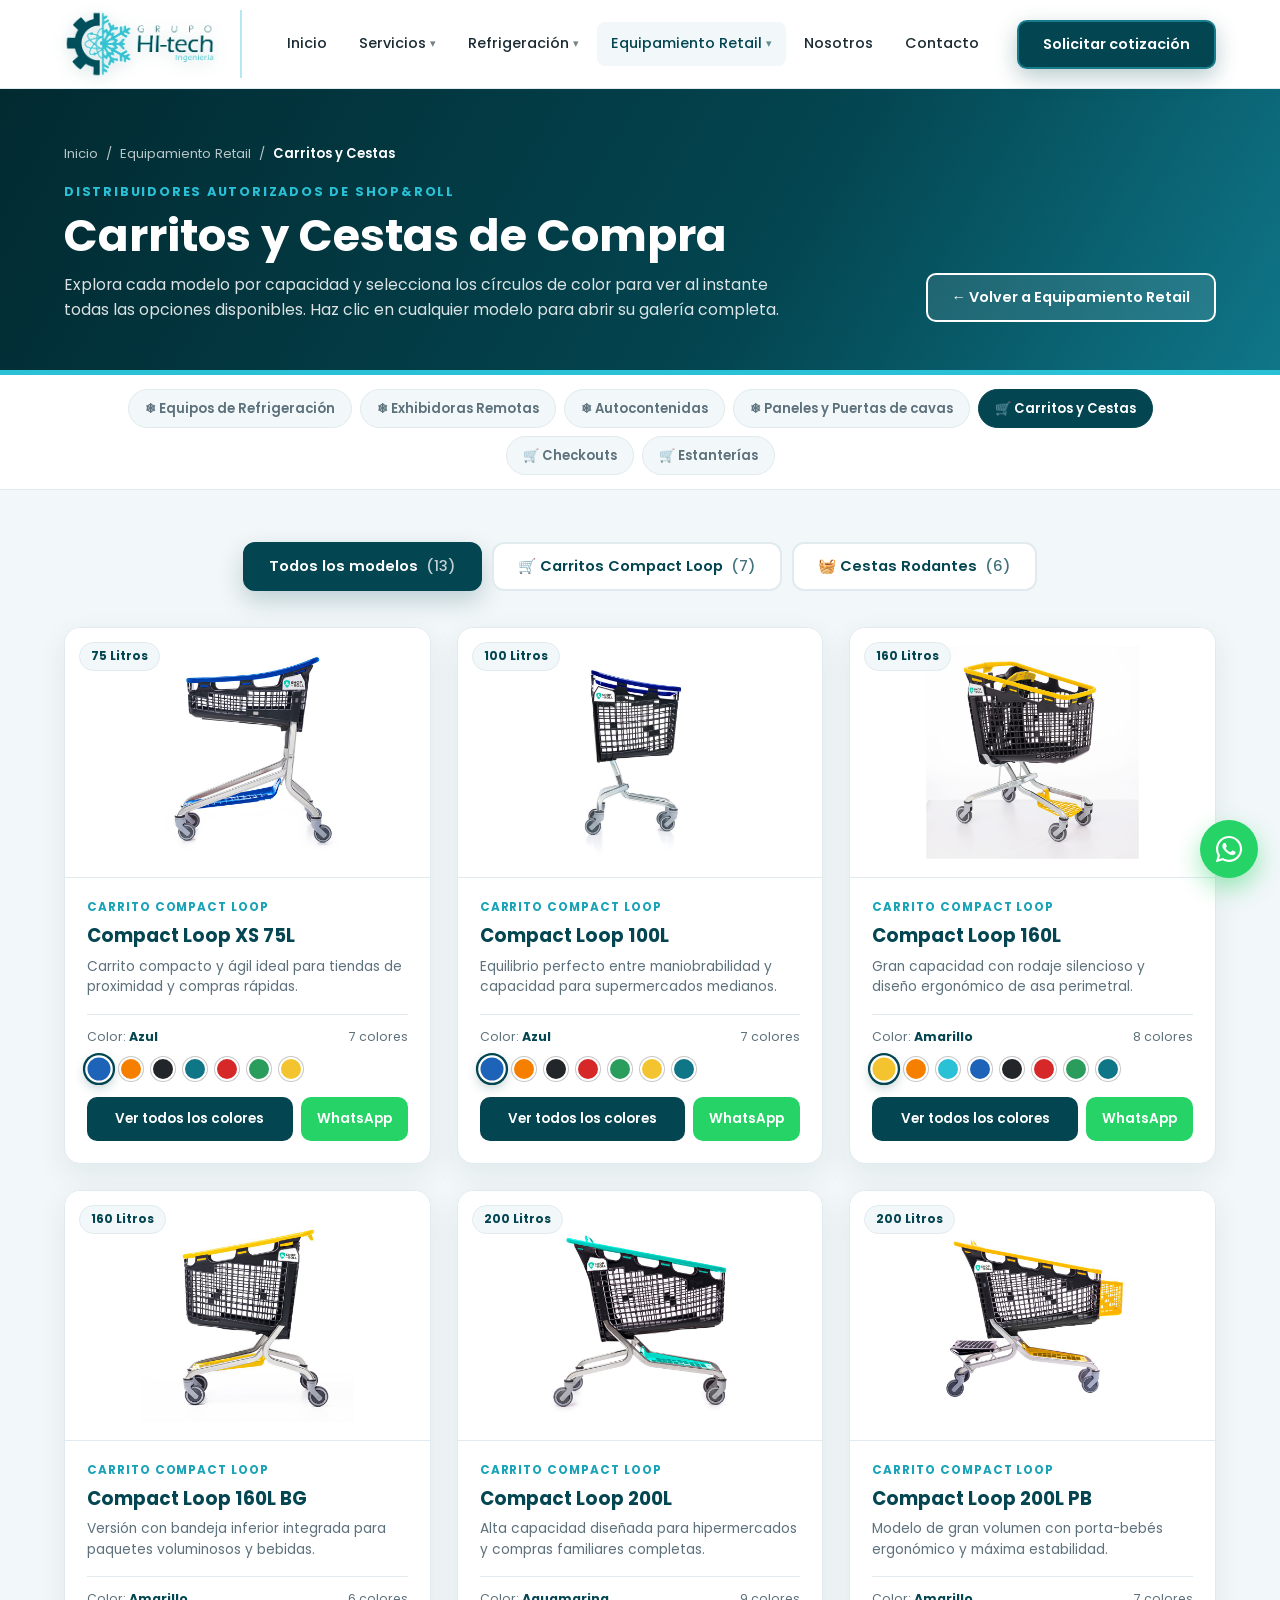
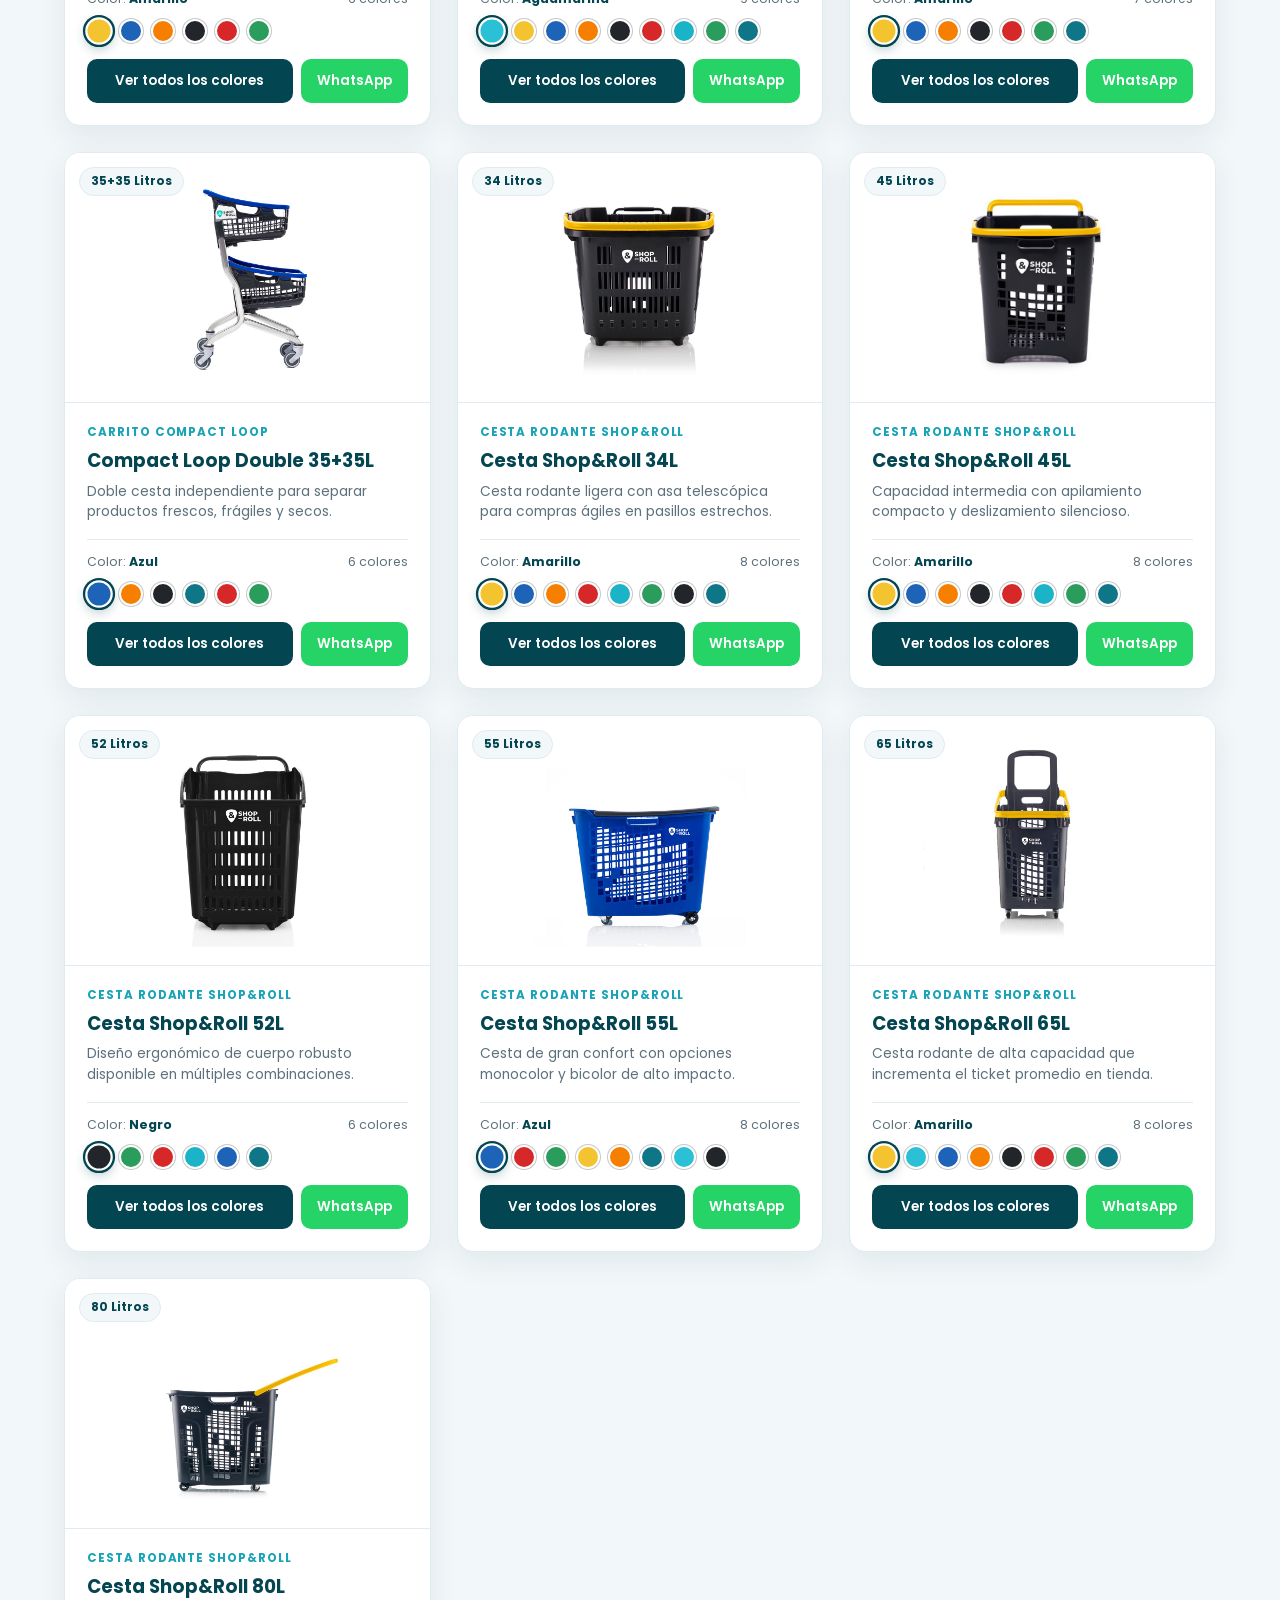
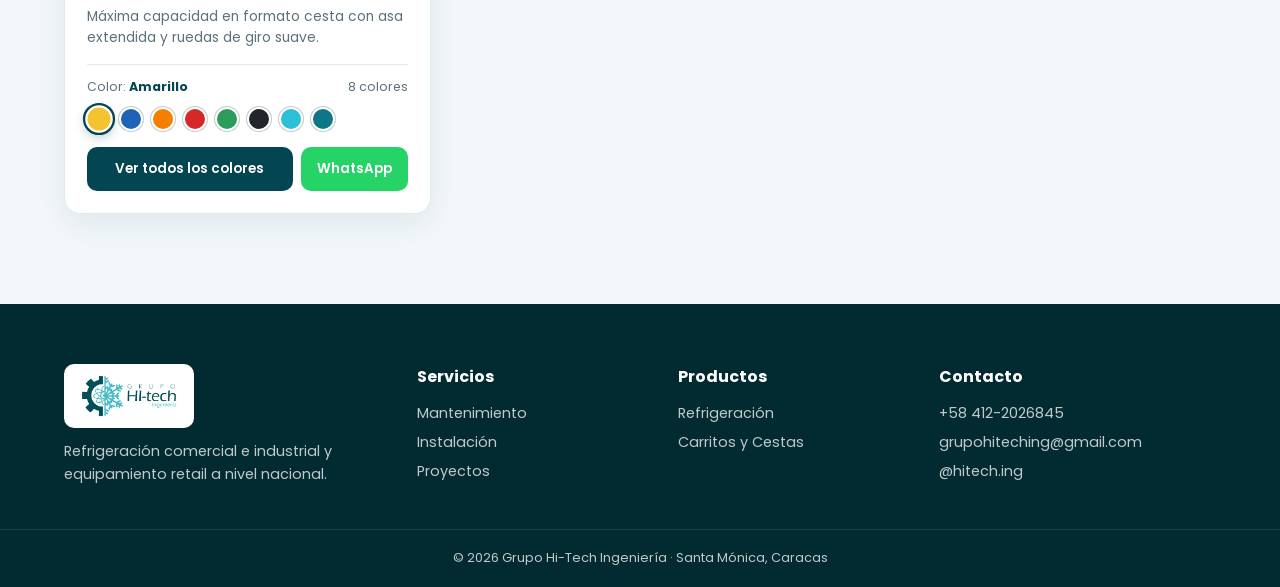
==== commit e77015b7: "Add files via upload" ====
--- a/catalogo.html
+++ b/catalogo.html
@@ -8,8 +8,8 @@
   <link rel="preconnect" href="https://fonts.googleapis.com">
   <link rel="preconnect" href="https://fonts.gstatic.com" crossorigin>
   <link href="https://fonts.googleapis.com/css2?family=Poppins:wght@400;500;600;700;800&display=swap" rel="stylesheet">
-  <link rel="stylesheet" href="styles.css" />
-  <link rel="stylesheet" href="catalogo.css" />
+  <link rel="stylesheet" href="styles.css?v=3" />
+  <link rel="stylesheet" href="catalogo.css?v=3" />
 </head>
 <body>
 
@@ -214,7 +214,7 @@
 
   <!-- Botón flotante WhatsApp -->
   <a href="https://wa.me/584122026845" target="_blank" rel="noopener" class="whatsapp-float" aria-label="WhatsApp">
-    <svg viewBox="0 0 24 24" width="28" height="28" fill="currentColor"><path d="M17.5 14.4c-.3-.1-1.7-.8-2-.9-.3-.1-.5-.1-.7.1-.2.3-.8.9-.9 1.1-.2.2-.3.2-.6.1-.3-.1-1.2-.5-2.4-1.5-.9-.8-1.5-1.8-1.6-2.1-.2-.3 0-.5.1-.6l.4-.5c.2-.2.2-.3.3-.5.1-.2 0-.4 0-.5l-.9-2.2c-.2-.6-.5-.5-.7-.5h-.6c-.2 0-.5.1-.8.4-.3.3-1 1-1 2.5s1.1 2.9 1.2 3.1c.1.2 2.1 3.2 5.1 4.5 2.5 1 3 .8 3.6.7.6-.1 1.7-.7 2-1.4.2-.7.2-1.3.2-1.4-.1-.2-.3-.3-.6-.4zM12 2a10 10 0 0 0-8.6 15.1L2 22l5-1.3A10 10 0 1 0 12 2z"/></svg>
+    <svg viewBox="0 0 448 512" width="30" height="30" fill="currentColor" aria-hidden="true"><path d="M380.9 97.1C339 55.1 283.2 32 223.9 32c-122.4 0-222 99.6-222 222 0 39.1 10.2 77.3 29.6 111L0 480l117.7-30.9c32.4 17.7 68.9 27 106.1 27h.1c122.3 0 224.1-99.6 224.1-222 0-59.3-25.2-115-67.1-157zm-157 341.6c-33.2 0-65.7-8.9-94-25.7l-6.7-4-69.8 18.3L72 359.2l-4.4-7c-18.5-29.4-28.2-63.3-28.2-98.2 0-101.7 82.8-184.5 184.6-184.5 49.3 0 95.6 19.2 130.4 54.1 34.8 34.9 56.2 81.2 56.1 130.5 0 101.8-84.9 184.6-186.6 184.6zm101.2-138.2c-5.5-2.8-32.8-16.2-37.9-18-5.1-1.9-8.8-2.8-12.5 2.8-3.7 5.6-14.3 18-17.6 21.8-3.2 3.7-6.5 4.2-12 1.4-32.6-16.3-54-29.1-75.5-66-5.7-9.8 5.7-9.1 16.3-30.3 1.8-3.7.9-6.9-.5-9.7-1.4-2.8-12.5-30.1-17.1-41.2-4.5-10.8-9.1-9.3-12.5-9.5-3.2-.2-6.9-.2-10.6-.2-3.7 0-9.7 1.4-14.8 6.9-5.1 5.6-19.4 19-19.4 46.3 0 27.3 19.9 53.7 22.6 57.4 2.8 3.7 39.1 59.7 94.8 83.8 35.2 15.2 49 16.5 66.6 13.9 10.7-1.6 32.8-13.4 37.4-26.4 4.6-13 4.6-24.1 3.2-26.4-1.3-2.5-5-3.9-10.5-6.6z"/></svg>
   </a>
 
   <script src="shoproll-data.js"></script>
--- a/styles.css
+++ b/styles.css
@@ -210,7 +210,7 @@
 .service-img { height: 190px; background-size: cover; background-position: center; position: relative; transition: transform .5s; }
 .service-card:hover .service-img { transform: scale(1.04); }
 .service-num { position: absolute; bottom: -20px; left: 20px; width: 46px; height: 46px; border-radius: 12px; background: var(--cyan); color: var(--petrol-dark); font-weight: 800; display: grid; place-items: center; box-shadow: 0 6px 16px rgba(42,192,213,.45); }
-.service-body { padding: 32px 22px 24px; display: flex; flex-direction: column; flex: 1; }
+.service-body { padding: 22px 22px 24px; display: flex; flex-direction: column; flex: 1; }
 .service-body h3 { font-size: 1.05rem; color: var(--petrol); line-height: 1.3; margin-bottom: 8px; }
 .service-body p { font-size: .9rem; color: var(--muted); margin-bottom: 16px; }
 .link-arrow { margin-top: auto; font-weight: 600; font-size: .88rem; color: var(--accent-dark); }
@@ -365,7 +365,10 @@
   .contact-card { padding: 16px; }
   .contact-card a { overflow-wrap: anywhere; }
   .quick-grid { grid-template-columns: repeat(2, minmax(0, 1fr)); }
-  .hs-arrow { display: none; }
+  .hs-arrow { width: 38px; height: 38px; font-size: 1.4rem; background: rgba(2, 42, 49, .62); }
+  .hs-prev { left: 8px; }
+  .hs-next { right: 8px; }
+  .hs-content { padding: 0 44px; }
   .header-inner { height: 74px; }
   .brand-logo { height: 48px; }
   .catalog-tabs { flex-direction: column; }
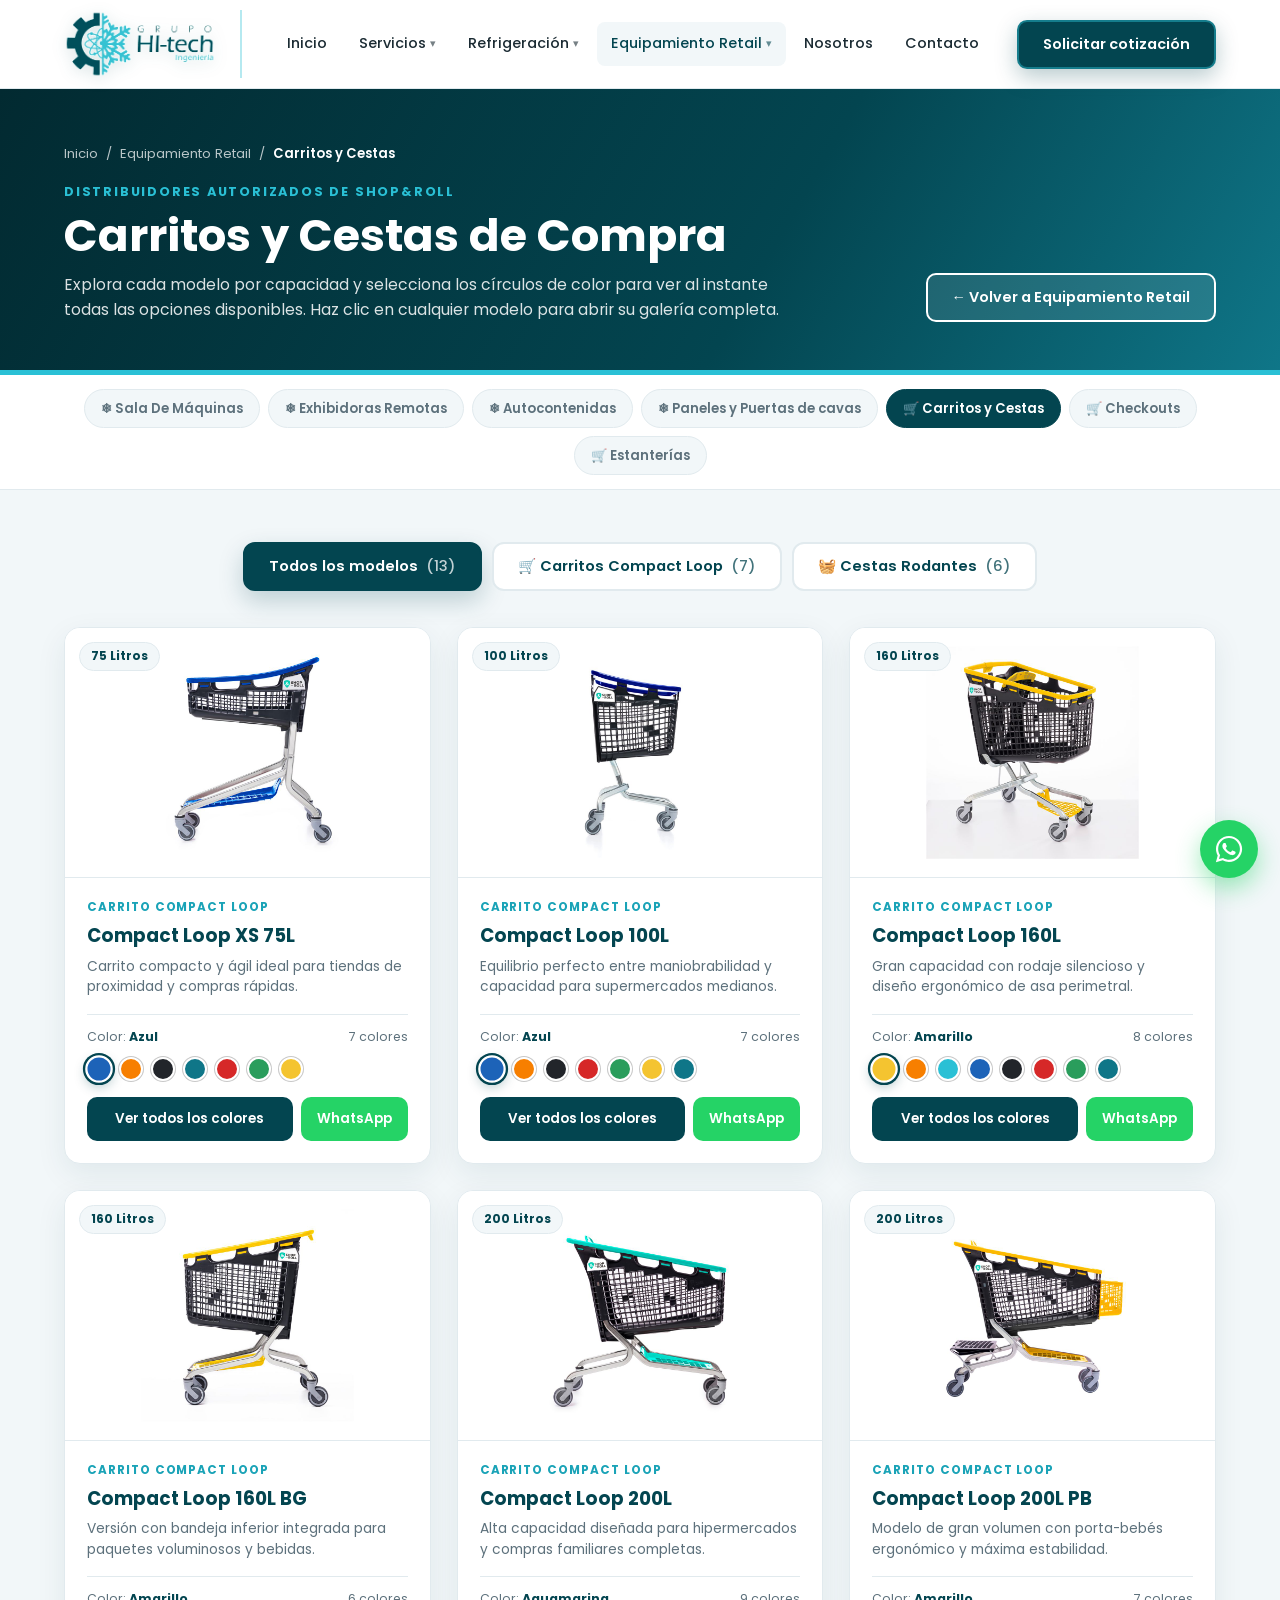
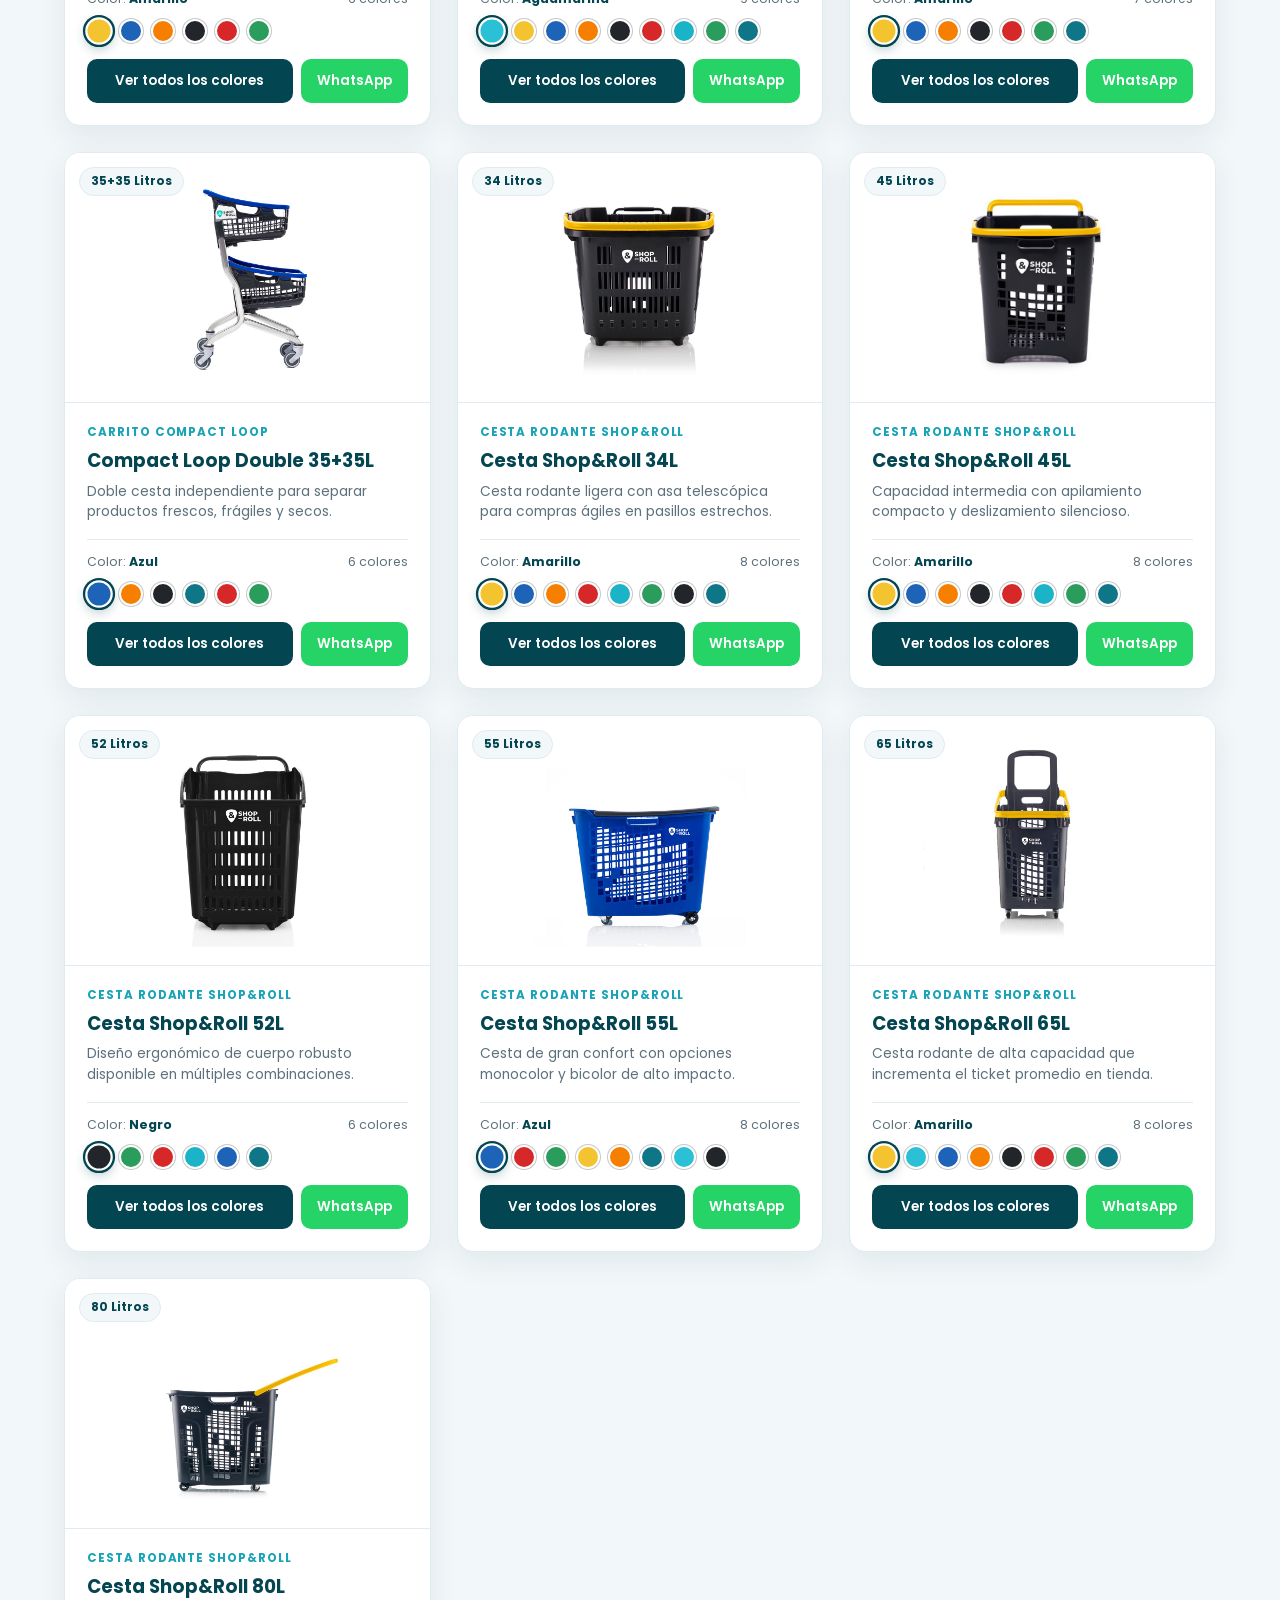
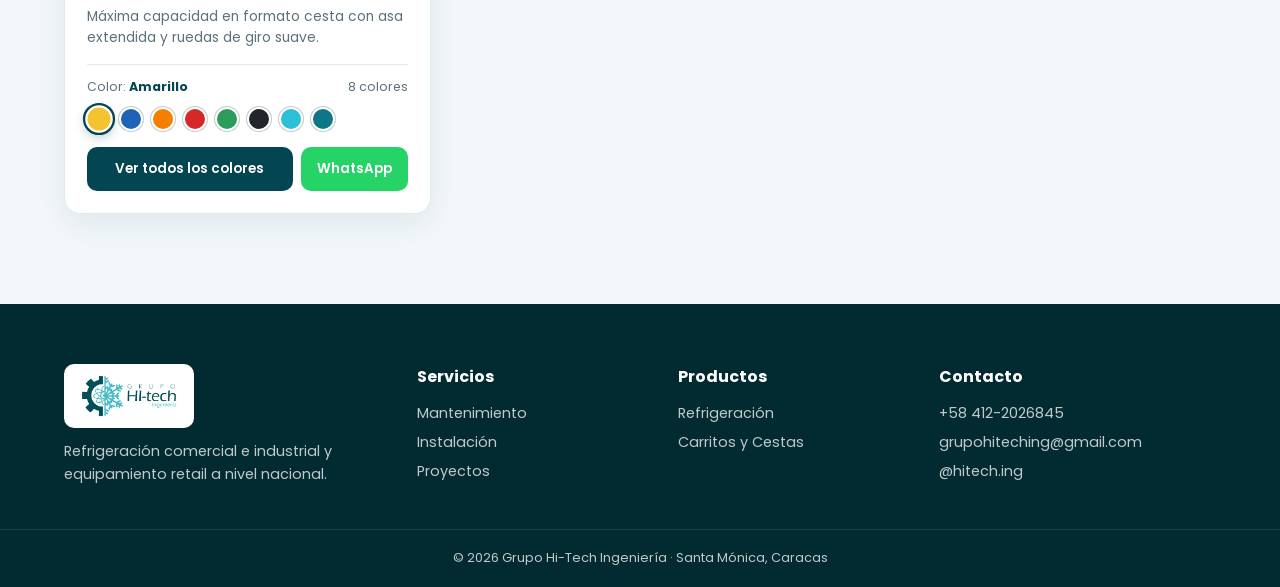
==== commit 379325a6: "Add files via upload" ====
--- a/catalogo.html
+++ b/catalogo.html
@@ -4,6 +4,10 @@
   <meta charset="UTF-8" />
   <meta name="viewport" content="width=device-width, initial-scale=1.0" />
   <title>Carritos y Cestas Shop&amp;Roll | Grupo Hi-Tech Ingeniería</title>
+  <link rel="icon" type="image/png" href="assets/favicon.png" />
+  <link rel="shortcut icon" type="image/png" href="assets/favicon.png" />
+  <link rel="apple-touch-icon" href="assets/favicon.png" />
+  <meta name="theme-color" content="#034550" />
   <meta name="description" content="Catálogo interactivo de Carritos Compact Loop y Cestas Rodantes Shop&Roll con todos sus colores disponibles. Distribuidores Autorizados en Venezuela." />
   <link rel="preconnect" href="https://fonts.googleapis.com">
   <link rel="preconnect" href="https://fonts.gstatic.com" crossorigin>
@@ -40,16 +44,7 @@
             Refrigeración <span class="caret">▾</span>
           </a>
           <div class="dropdown-panel">
-            <div class="dropdown-sub">
-              <a href="galeria.html?cat=equipos" class="sub-trigger">
-                <span>Equipos de Refrigeración</span><span class="sub-arrow">▸</span>
-              </a>
-              <div class="sub-panel">
-                <a href="galeria.html?cat=equipos">Racks de Compresores</a>
-                <a href="galeria.html?cat=equipos">Condensadores</a>
-                <a href="galeria.html?cat=equipos">Evaporadores</a>
-              </div>
-            </div>
+            <a href="galeria.html?cat=equipos">Sala De Máquinas</a>
             <div class="dropdown-sub">
               <a href="galeria.html?cat=exhibidoras-remotas" class="sub-trigger">
                 <span>Exhibidoras</span><span class="sub-arrow">▸</span>
@@ -60,6 +55,7 @@
               </div>
             </div>
             <a href="galeria.html?cat=camaras">Paneles y Puertas de cavas</a>
+            <a href="index.html#repuestos">Repuestos</a>
           </div>
         </div>
 
@@ -119,7 +115,7 @@
     <!-- ============ NAVEGACIÓN RÁPIDA ENTRE TODAS LAS GALERÍAS ============ -->
     <div class="gal-switcher-bar">
       <div class="container gal-switcher">
-        <a href="galeria.html?cat=equipos">❄ Equipos de Refrigeración</a>
+        <a href="galeria.html?cat=equipos">❄ Sala De Máquinas</a>
         <a href="galeria.html?cat=exhibidoras-remotas">❄ Exhibidoras Remotas</a>
         <a href="galeria.html?cat=autocontenidas">❄ Autocontenidas</a>
         <a href="galeria.html?cat=camaras">❄ Paneles y Puertas de cavas</a>
--- a/styles.css
+++ b/styles.css
@@ -216,14 +216,20 @@
 .link-arrow { margin-top: auto; font-weight: 600; font-size: .88rem; color: var(--accent-dark); }
 .link-arrow:hover { color: var(--petrol); }
 
-/* ---------- CIFRAS ---------- */
-.stats-band { background: linear-gradient(120deg, var(--petrol-dark), var(--petrol) 60%, var(--teal)); color: #fff; padding: 70px 0; }
-.stats-grid { display: grid; grid-template-columns: 2fr 1fr 1fr 1fr; gap: 30px; align-items: center; }
-.stats-intro h2 { font-size: 1.7rem; line-height: 1.25; margin-bottom: 8px; }
-.stats-intro p { opacity: .8; font-size: .92rem; }
-.stat { text-align: center; padding: 20px; border-left: 1px solid rgba(255,255,255,.15); }
-.stat strong { display: block; font-size: 2.6rem; color: var(--cyan); font-weight: 800; line-height: 1; }
-.stat span { font-size: .88rem; opacity: .85; }
+/* ---------- QUIÉNES SOMOS / CIFRAS ---------- */
+.stats-band { background: var(--bg-alt); color: var(--text); padding: 76px 0; border-top: 1px solid var(--border); }
+.stats-grid { display: grid; grid-template-columns: 2fr 1fr 1fr 1fr; gap: 22px; align-items: center; }
+.stats-intro .kicker-light { color: var(--cyan-dark); }
+.stats-intro h2 { font-size: 1.8rem; color: var(--petrol); line-height: 1.25; margin-bottom: 8px; }
+.stats-intro p { color: var(--muted); font-size: .95rem; }
+.stat {
+  text-align: center; padding: 26px 18px;
+  background: #fff; border-radius: var(--radius);
+  border: 1px solid var(--border); border-top: 4px solid var(--cyan);
+  box-shadow: var(--shadow);
+}
+.stat strong { display: block; font-size: 2.5rem; color: var(--petrol); font-weight: 800; line-height: 1.05; margin-bottom: 4px; }
+.stat span { font-size: .86rem; color: var(--muted); font-weight: 500; }
 
 /* ---------- CATÁLOGO ---------- */
 .catalog-tabs { display: flex; justify-content: center; gap: 12px; margin-bottom: 28px; }
@@ -255,6 +261,58 @@
 .shop-banner { display: flex; justify-content: space-between; align-items: center; gap: 20px; flex-wrap: wrap; background: linear-gradient(120deg, var(--petrol-dark), var(--teal)); color: #fff; padding: 30px 36px; border-radius: var(--radius); margin-bottom: 28px; }
 .shop-banner h3 { font-size: 1.8rem; font-weight: 800; }
 .shop-banner p { opacity: .85; }
+
+/* ---------- REPUESTOS Y MARCAS ---------- */
+.brands-section { background: var(--bg); padding: 80px 0; }
+.brands-grid {
+  display: grid;
+  grid-template-columns: repeat(6, minmax(0, 1fr));
+  gap: 18px;
+  margin-bottom: 36px;
+}
+.brand-slot {
+  height: 104px;
+  border-radius: var(--radius);
+  background: var(--bg-alt);
+  border: 1.5px dashed rgba(3, 69, 80, .22);
+  display: flex;
+  align-items: center;
+  justify-content: center;
+  padding: 16px;
+  color: var(--muted);
+  font-size: .82rem;
+  font-weight: 600;
+  text-align: center;
+  transition: all .25s var(--ease);
+}
+.brand-slot:hover {
+  border-style: solid;
+  border-color: var(--cyan);
+  background: #fff;
+  box-shadow: var(--shadow);
+  transform: translateY(-3px);
+}
+.brand-slot img {
+  max-width: 100%;
+  max-height: 64px;
+  object-fit: contain;
+}
+.brands-cta {
+  display: flex;
+  justify-content: center;
+  flex-wrap: wrap;
+  gap: 14px;
+}
+.btn-wa-solid {
+  background: #25d366;
+  color: #fff;
+  box-shadow: 0 8px 22px rgba(37, 211, 102, .3);
+}
+.btn-wa-solid:hover {
+  background: #1fb858;
+  transform: translateY(-3px) scale(1.03);
+  box-shadow: 0 14px 30px rgba(37, 211, 102, .45), 0 0 0 4px rgba(37, 211, 102, .2);
+}
 
 /* ---------- PASOS ---------- */
 .steps { display: grid; grid-template-columns: repeat(3, 1fr); gap: 24px; counter-reset: s; }
@@ -336,6 +394,7 @@
 @media (max-width: 1100px) {
   .header-cta { display: none; }
   .services-grid, .products-grid { grid-template-columns: repeat(2, 1fr); }
+  .brands-grid { grid-template-columns: repeat(3, minmax(0, 1fr)); }
   .stats-grid { grid-template-columns: 1fr 1fr 1fr; }
   .stats-intro { grid-column: 1 / -1; text-align: center; }
 }
@@ -365,6 +424,8 @@
   .contact-card { padding: 16px; }
   .contact-card a { overflow-wrap: anywhere; }
   .quick-grid { grid-template-columns: repeat(2, minmax(0, 1fr)); }
+  .brands-grid { grid-template-columns: repeat(2, minmax(0, 1fr)); gap: 12px; }
+  .brand-slot { height: 86px; }
   .hs-arrow { width: 38px; height: 38px; font-size: 1.4rem; background: rgba(2, 42, 49, .62); }
   .hs-prev { left: 8px; }
   .hs-next { right: 8px; }
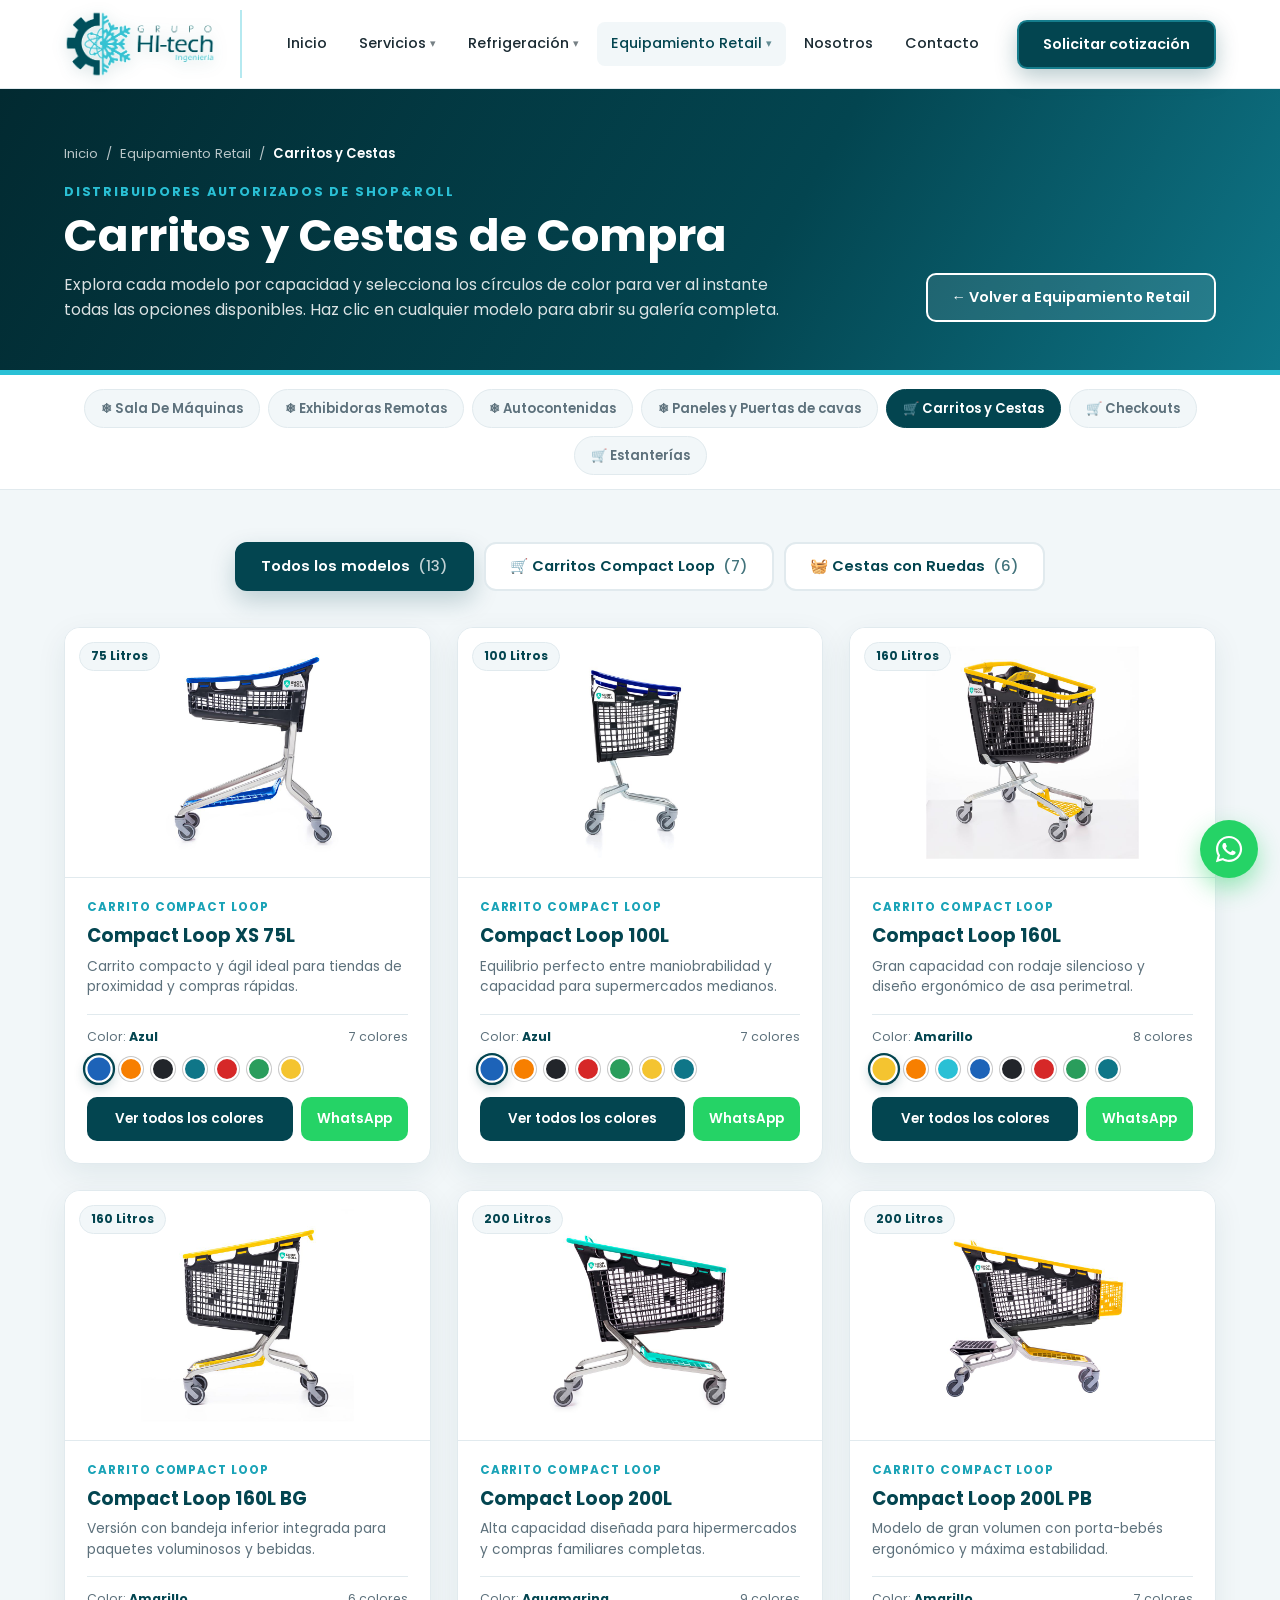
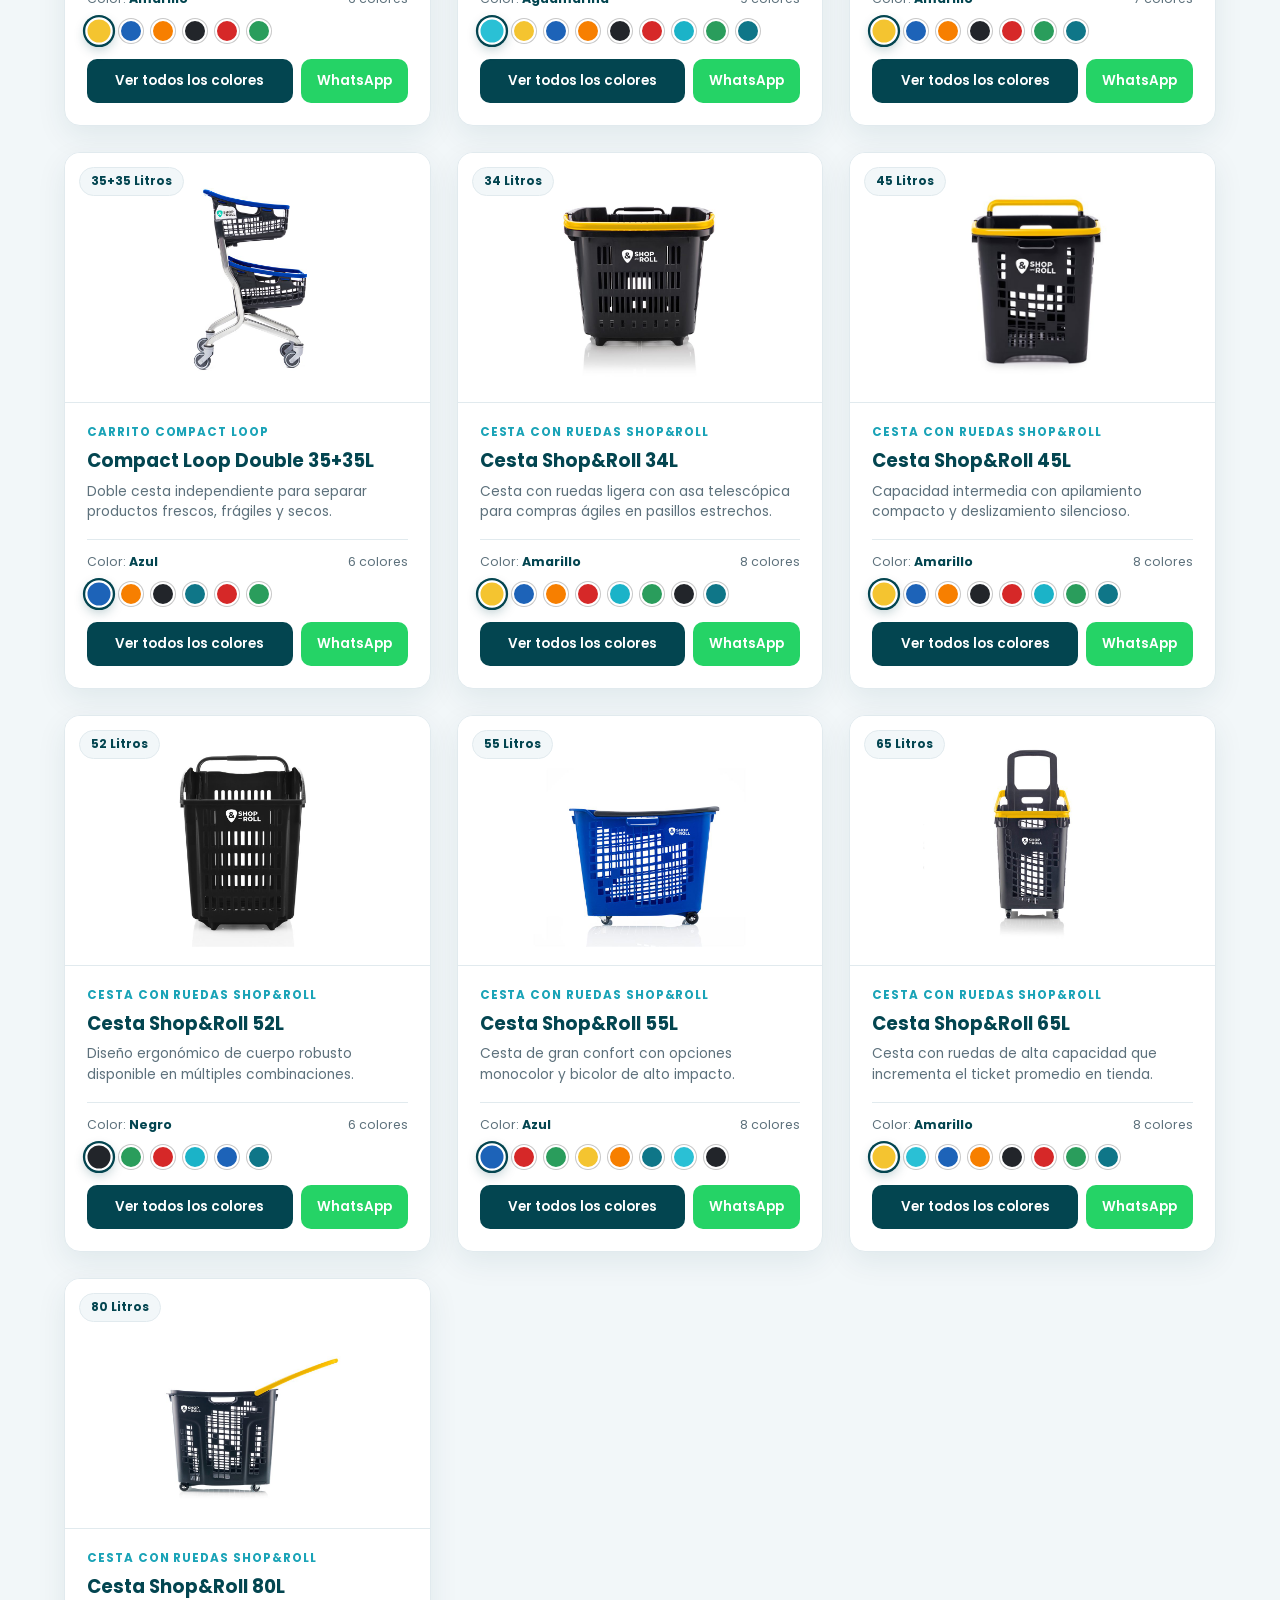
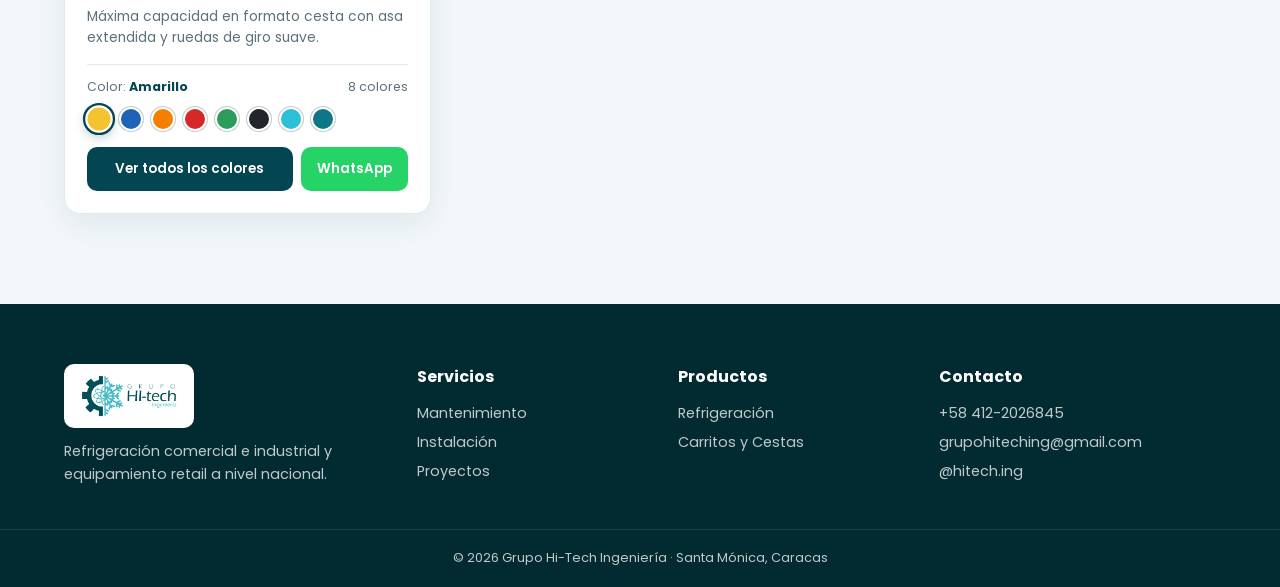
==== commit 8c9007be: "Add files via upload" ====
--- a/catalogo.html
+++ b/catalogo.html
@@ -70,7 +70,7 @@
               </a>
               <div class="sub-panel">
                 <a href="catalogo.html?tipo=carritos">Carritos Compact Loop</a>
-                <a href="catalogo.html?tipo=cestas">Cestas Rodantes</a>
+                <a href="catalogo.html?tipo=cestas">Cestas con Ruedas</a>
               </div>
             </div>
             <a href="galeria.html?cat=checkouts">Checkouts</a>
@@ -132,7 +132,7 @@
           <div class="cat-filters" role="tablist">
             <button class="cat-filter-btn active" data-cat-filter="all">Todos los modelos <span id="countAll"></span></button>
             <button class="cat-filter-btn" data-cat-filter="carritos">🛒 Carritos Compact Loop <span id="countCarritos"></span></button>
-            <button class="cat-filter-btn" data-cat-filter="cestas">🧺 Cestas Rodantes <span id="countCestas"></span></button>
+            <button class="cat-filter-btn" data-cat-filter="cestas">🧺 Cestas con Ruedas <span id="countCestas"></span></button>
           </div>
         </div>
 
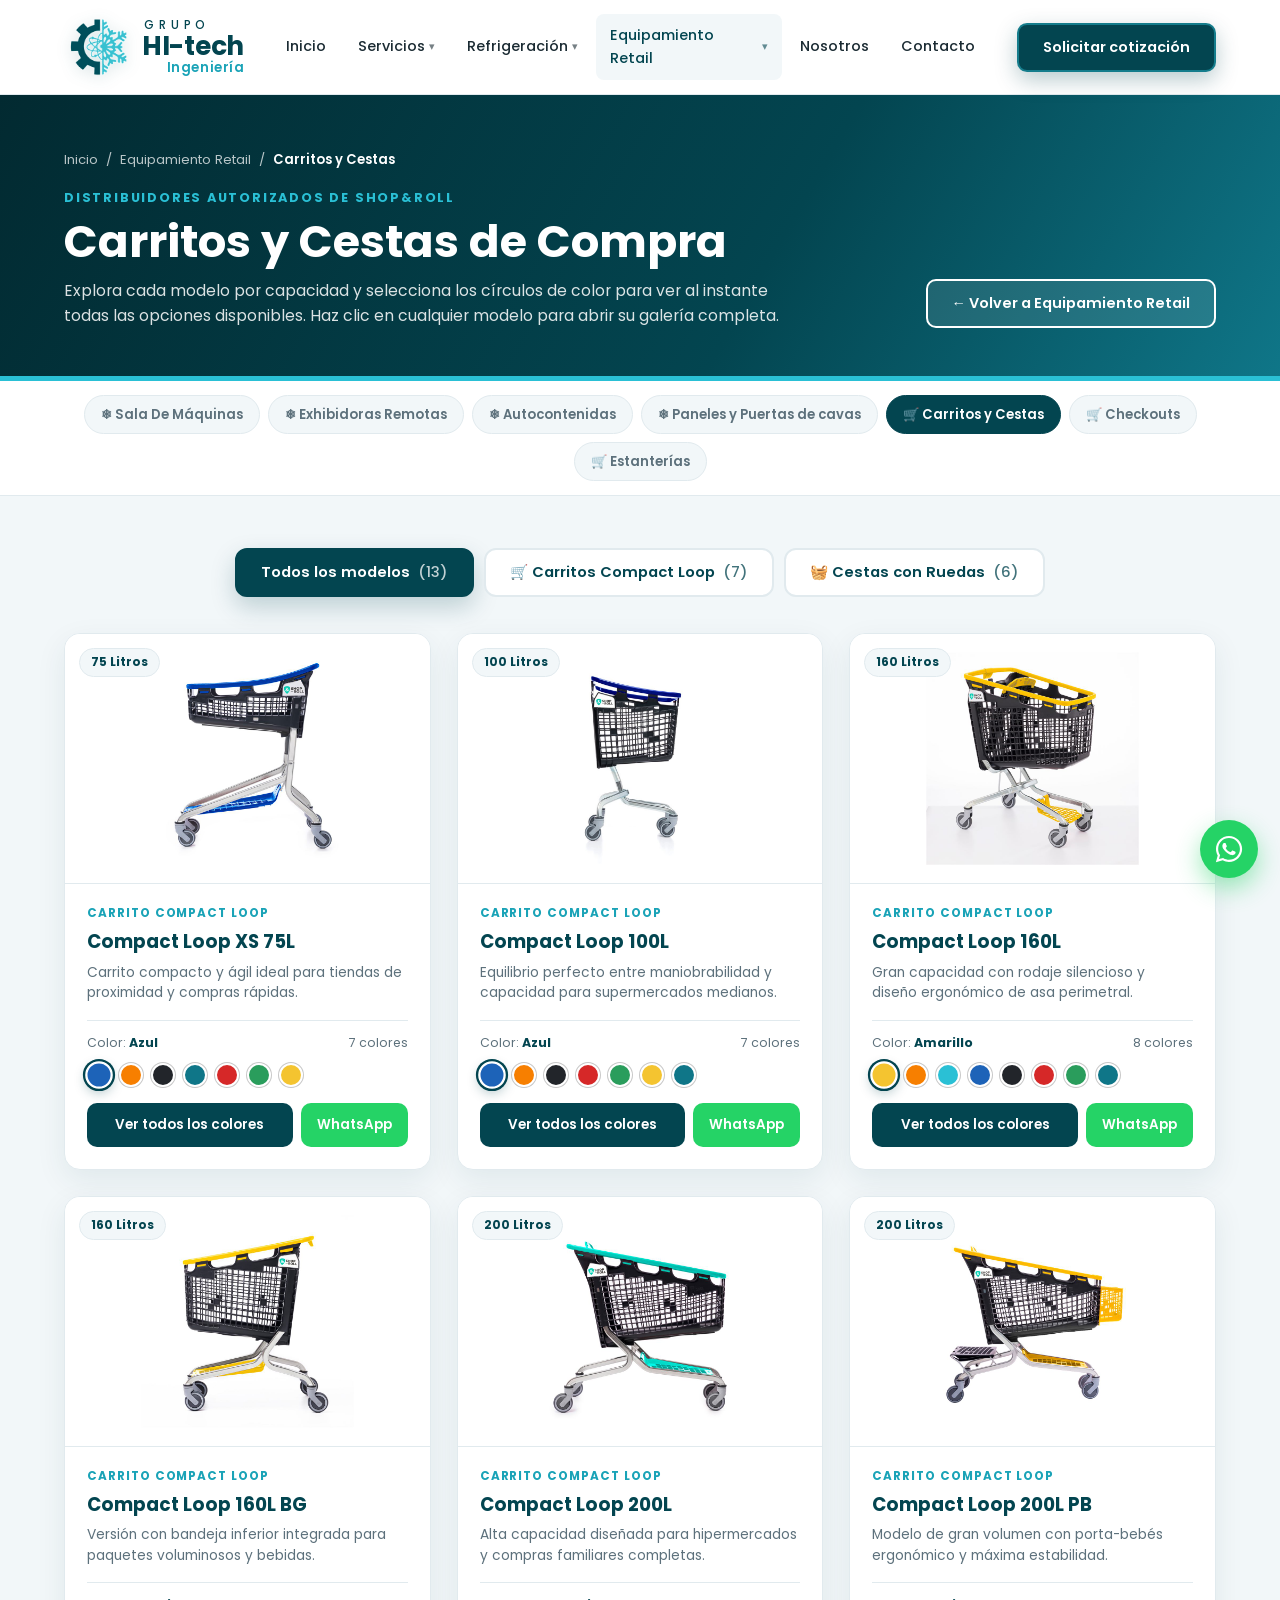
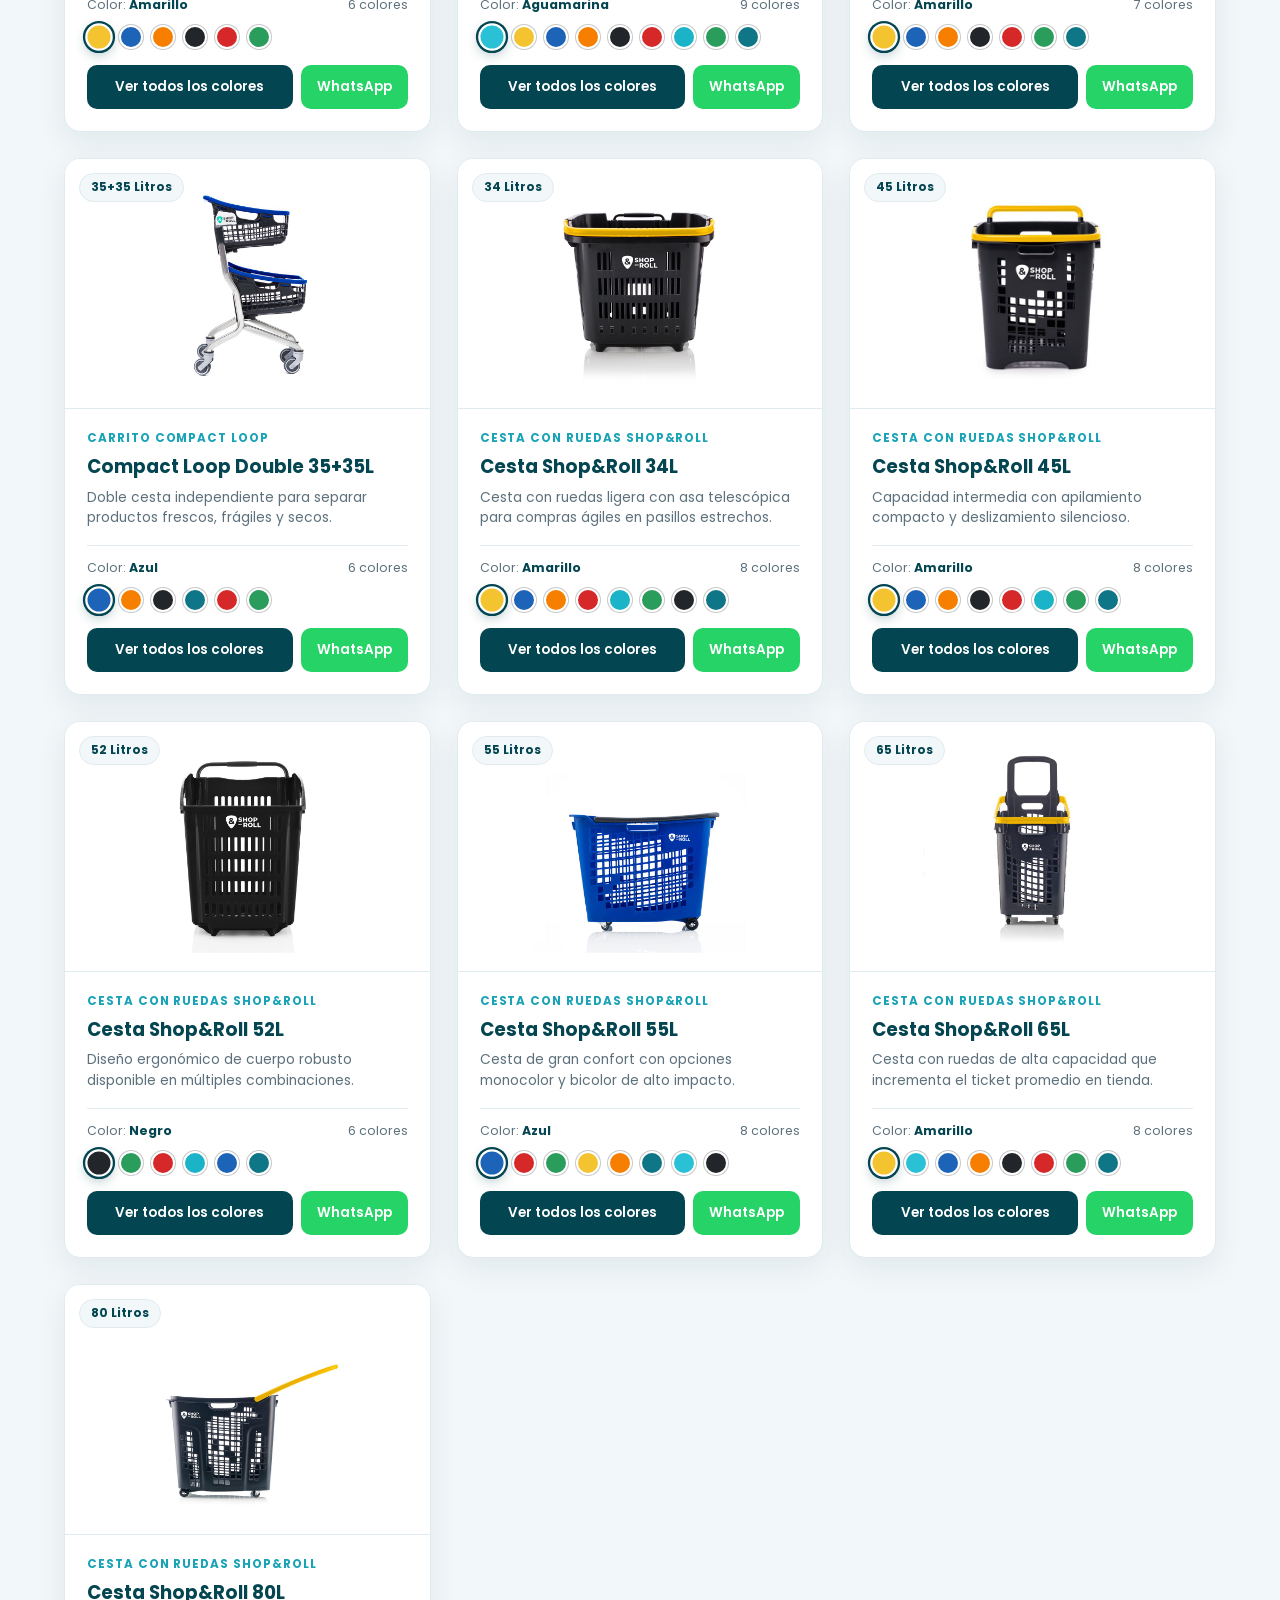
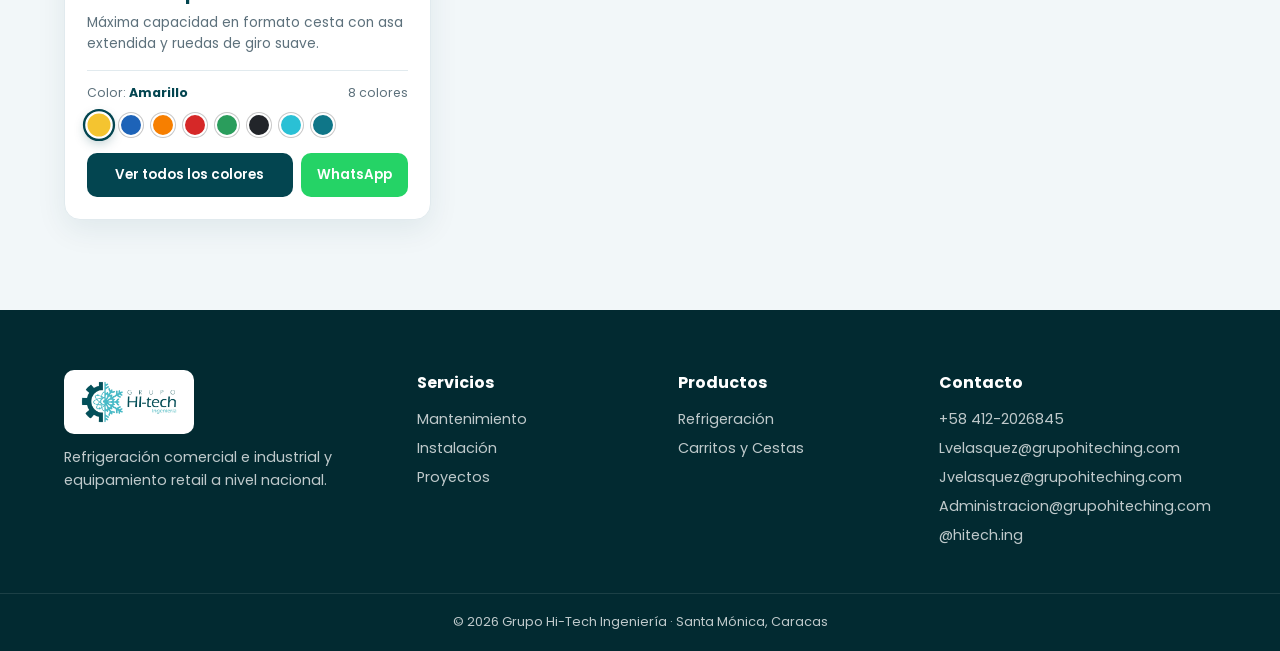
==== commit ccf66471: "Add files via upload" ====
--- a/catalogo.html
+++ b/catalogo.html
@@ -12,7 +12,7 @@
   <link rel="preconnect" href="https://fonts.googleapis.com">
   <link rel="preconnect" href="https://fonts.gstatic.com" crossorigin>
   <link href="https://fonts.googleapis.com/css2?family=Poppins:wght@400;500;600;700;800&display=swap" rel="stylesheet">
-  <link rel="stylesheet" href="styles.css?v=3" />
+  <link rel="stylesheet" href="styles.css?v=8" />
   <link rel="stylesheet" href="catalogo.css?v=3" />
 </head>
 <body>
@@ -21,7 +21,12 @@
   <header class="site-header" id="siteHeader">
     <div class="container header-inner">
       <a href="index.html" class="brand" aria-label="Grupo Hi-Tech Ingeniería - Inicio">
-        <img src="assets/logo-horizontal.png" alt="Grupo Hi-Tech Ingeniería" class="brand-logo" />
+        <img src="assets/favicon.png" alt="Emblema Grupo Hi-Tech Ingeniería" class="brand-icon" />
+        <span class="brand-wordmark">
+          <span class="bw-top">GRUPO</span>
+          <span class="bw-main">HI-tech</span>
+          <span class="bw-sub">Ingeniería</span>
+        </span>
       </a>
 
       <nav class="main-nav" id="mainNav" aria-label="Navegación principal">
@@ -170,8 +175,8 @@
           <div class="lb-thumbs" id="lbThumbs"></div>
 
           <div class="lb-actions">
-            <a href="#" target="_blank" rel="noopener" class="btn btn-accent btn-block" id="lbWhatsapp">
-              Cotizar este modelo por WhatsApp
+            <a href="https://wa.me/584122026845" target="_blank" rel="noopener" class="btn btn-accent btn-block" id="lbWhatsapp">
+              Contactar vía WhatsApp
             </a>
             <a href="index.html#cotizar" class="btn btn-small btn-block">Solicitar cotización formal</a>
           </div>
@@ -201,7 +206,9 @@
       <div>
         <h4>Contacto</h4>
         <a href="tel:+584122026845">+58 412-2026845</a>
-        <a href="mailto:grupohiteching@gmail.com">grupohiteching@gmail.com</a>
+        <a href="mailto:Lvelasquez@grupohiteching.com">Lvelasquez@grupohiteching.com</a>
+        <a href="mailto:Jvelasquez@grupohiteching.com">Jvelasquez@grupohiteching.com</a>
+        <a href="mailto:Administracion@grupohiteching.com">Administracion@grupohiteching.com</a>
         <a href="https://instagram.com/hitech.ing" target="_blank" rel="noopener">@hitech.ing</a>
       </div>
     </div>
--- a/styles.css
+++ b/styles.css
@@ -77,22 +77,35 @@
   transition: box-shadow .3s;
 }
 .site-header.scrolled { box-shadow: 0 6px 24px rgba(3,69,80,.1); }
-.header-inner { display: flex; align-items: center; gap: 24px; height: 88px; }
+.header-inner { display: flex; align-items: center; gap: 28px; height: 94px; }
 
 .brand {
-  display: flex; align-items: center; flex-shrink: 0;
-  padding-right: 24px;
-  border-right: 2px solid rgba(42, 192, 213, .35);
-}
-.brand-logo {
-  height: 68px; width: auto; max-width: 280px;
+  display: flex; align-items: center; gap: 12px; flex-shrink: 0;
+  transition: transform .25s var(--ease);
+}
+.brand:hover { transform: scale(1.02); }
+.brand-icon {
+  height: 66px; width: 66px;
   object-fit: contain; display: block;
-  filter: contrast(1.07) saturate(1.14) drop-shadow(0 3px 8px rgba(3, 69, 80, .14));
-  transition: transform .25s var(--ease), filter .25s var(--ease);
-}
-.brand:hover .brand-logo {
-  transform: scale(1.03);
-  filter: contrast(1.1) saturate(1.18) drop-shadow(0 5px 12px rgba(3, 69, 80, .2));
+  filter: contrast(1.06) saturate(1.12) drop-shadow(0 3px 8px rgba(3, 69, 80, .14));
+}
+.brand-wordmark {
+  display: flex; flex-direction: column; line-height: 1;
+}
+.bw-top {
+  font-size: .72rem; font-weight: 500;
+  letter-spacing: .42em; color: var(--petrol);
+  padding-left: 2px; margin-bottom: 2px;
+}
+.bw-main {
+  font-size: 1.65rem; font-weight: 700;
+  letter-spacing: -.01em; color: var(--petrol);
+  line-height: .98;
+}
+.bw-sub {
+  font-size: .82rem; font-weight: 600;
+  color: var(--cyan-dark); letter-spacing: .04em;
+  text-align: right; margin-top: 2px;
 }
 
 .main-nav { display: flex; align-items: center; gap: 4px; margin-left: auto; }
@@ -262,40 +275,67 @@
 .shop-banner h3 { font-size: 1.8rem; font-weight: 800; }
 .shop-banner p { opacity: .85; }
 
-/* ---------- REPUESTOS Y MARCAS ---------- */
-.brands-section { background: var(--bg); padding: 80px 0; }
-.brands-grid {
-  display: grid;
-  grid-template-columns: repeat(6, minmax(0, 1fr));
-  gap: 18px;
-  margin-bottom: 36px;
-}
-.brand-slot {
-  height: 104px;
+/* ---------- REPUESTOS Y MARCAS (CARRUSEL DOBLE EN SENTIDO CONTRARIO) ---------- */
+.brands-section { background: var(--bg); padding: 80px 0; overflow: hidden; }
+.brands-marquee-stack {
+  display: flex;
+  flex-direction: column;
+  gap: 16px;
+  padding: 10px 0 36px;
+}
+.brands-marquee {
+  position: relative;
+  width: 100%;
+  overflow: hidden;
+  padding: 6px 0;
+  mask-image: linear-gradient(to right, transparent, #000 7%, #000 93%, transparent);
+  -webkit-mask-image: linear-gradient(to right, transparent, #000 7%, #000 93%, transparent);
+}
+.brands-track {
+  display: flex;
+  align-items: center;
+  gap: 20px;
+  width: max-content;
+  animation: brandsScroll 28s linear infinite;
+}
+.brands-track-reverse {
+  animation: brandsScrollReverse 28s linear infinite;
+}
+.brands-marquee:hover .brands-track {
+  animation-play-state: paused;
+}
+@keyframes brandsScroll {
+  0% { transform: translateX(0); }
+  100% { transform: translateX(-50%); }
+}
+@keyframes brandsScrollReverse {
+  0% { transform: translateX(-50%); }
+  100% { transform: translateX(0); }
+}
+.brand-card {
+  flex: 0 0 auto;
+  width: 196px;
+  height: 98px;
   border-radius: var(--radius);
-  background: var(--bg-alt);
-  border: 1.5px dashed rgba(3, 69, 80, .22);
+  background: #fff;
+  border: 1px solid var(--border);
+  box-shadow: var(--shadow);
   display: flex;
   align-items: center;
   justify-content: center;
-  padding: 16px;
-  color: var(--muted);
-  font-size: .82rem;
-  font-weight: 600;
-  text-align: center;
-  transition: all .25s var(--ease);
-}
-.brand-slot:hover {
-  border-style: solid;
+  padding: 12px 16px;
+  transition: transform .25s var(--ease), border-color .25s, box-shadow .25s;
+}
+.brand-card:hover {
+  transform: translateY(-4px);
   border-color: var(--cyan);
-  background: #fff;
-  box-shadow: var(--shadow);
-  transform: translateY(-3px);
-}
-.brand-slot img {
-  max-width: 100%;
-  max-height: 64px;
+  box-shadow: var(--shadow-hover);
+}
+.brand-card img {
+  width: 100%;
+  height: 100%;
   object-fit: contain;
+  display: block;
 }
 .brands-cta {
   display: flex;
@@ -430,8 +470,12 @@
   .hs-prev { left: 8px; }
   .hs-next { right: 8px; }
   .hs-content { padding: 0 44px; }
-  .header-inner { height: 74px; }
-  .brand-logo { height: 48px; }
+  .header-inner { height: 78px; }
+  .brand { gap: 9px; }
+  .brand-icon { height: 52px; width: 52px; }
+  .bw-top { font-size: .62rem; letter-spacing: .34em; }
+  .bw-main { font-size: 1.35rem; }
+  .bw-sub { font-size: .72rem; }
   .catalog-tabs { flex-direction: column; }
   .stats-grid {
     grid-template-columns: 1fr; /* Muestra las estadísticas una debajo de la otra en móvil */
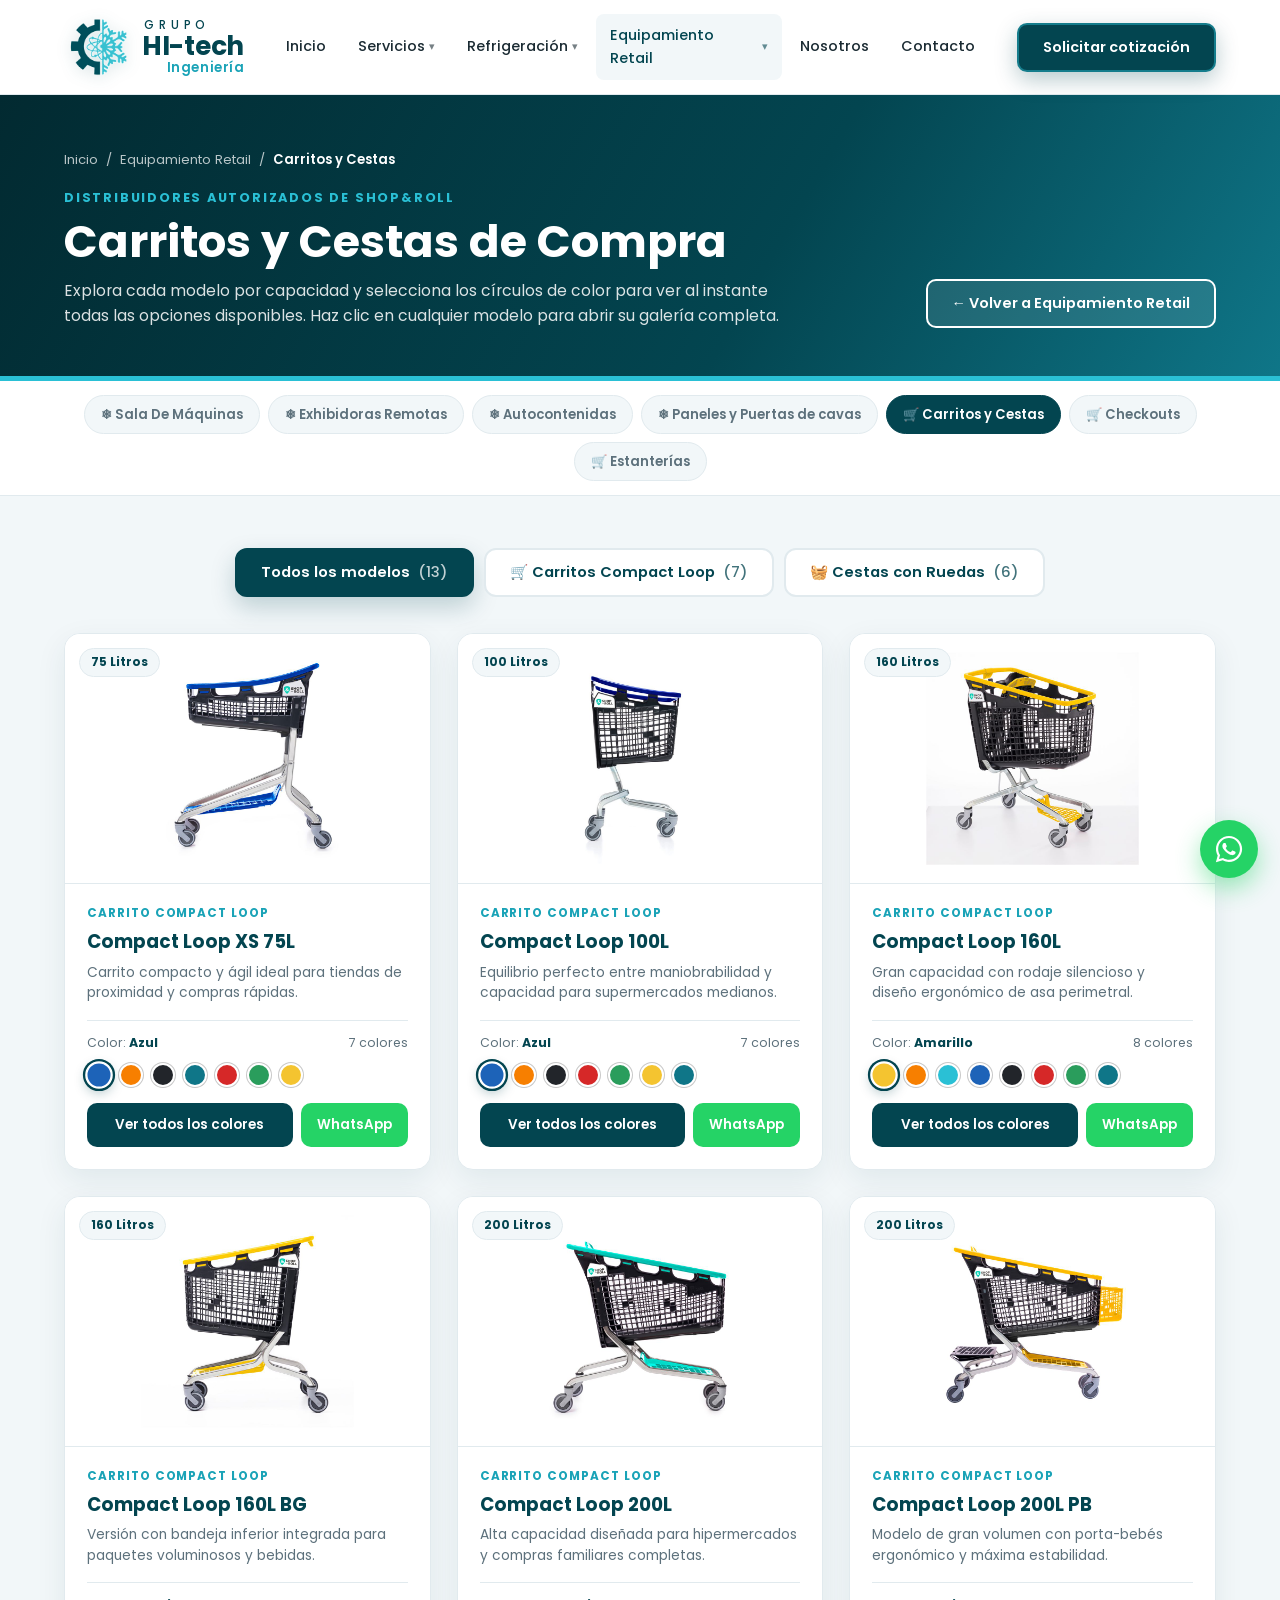
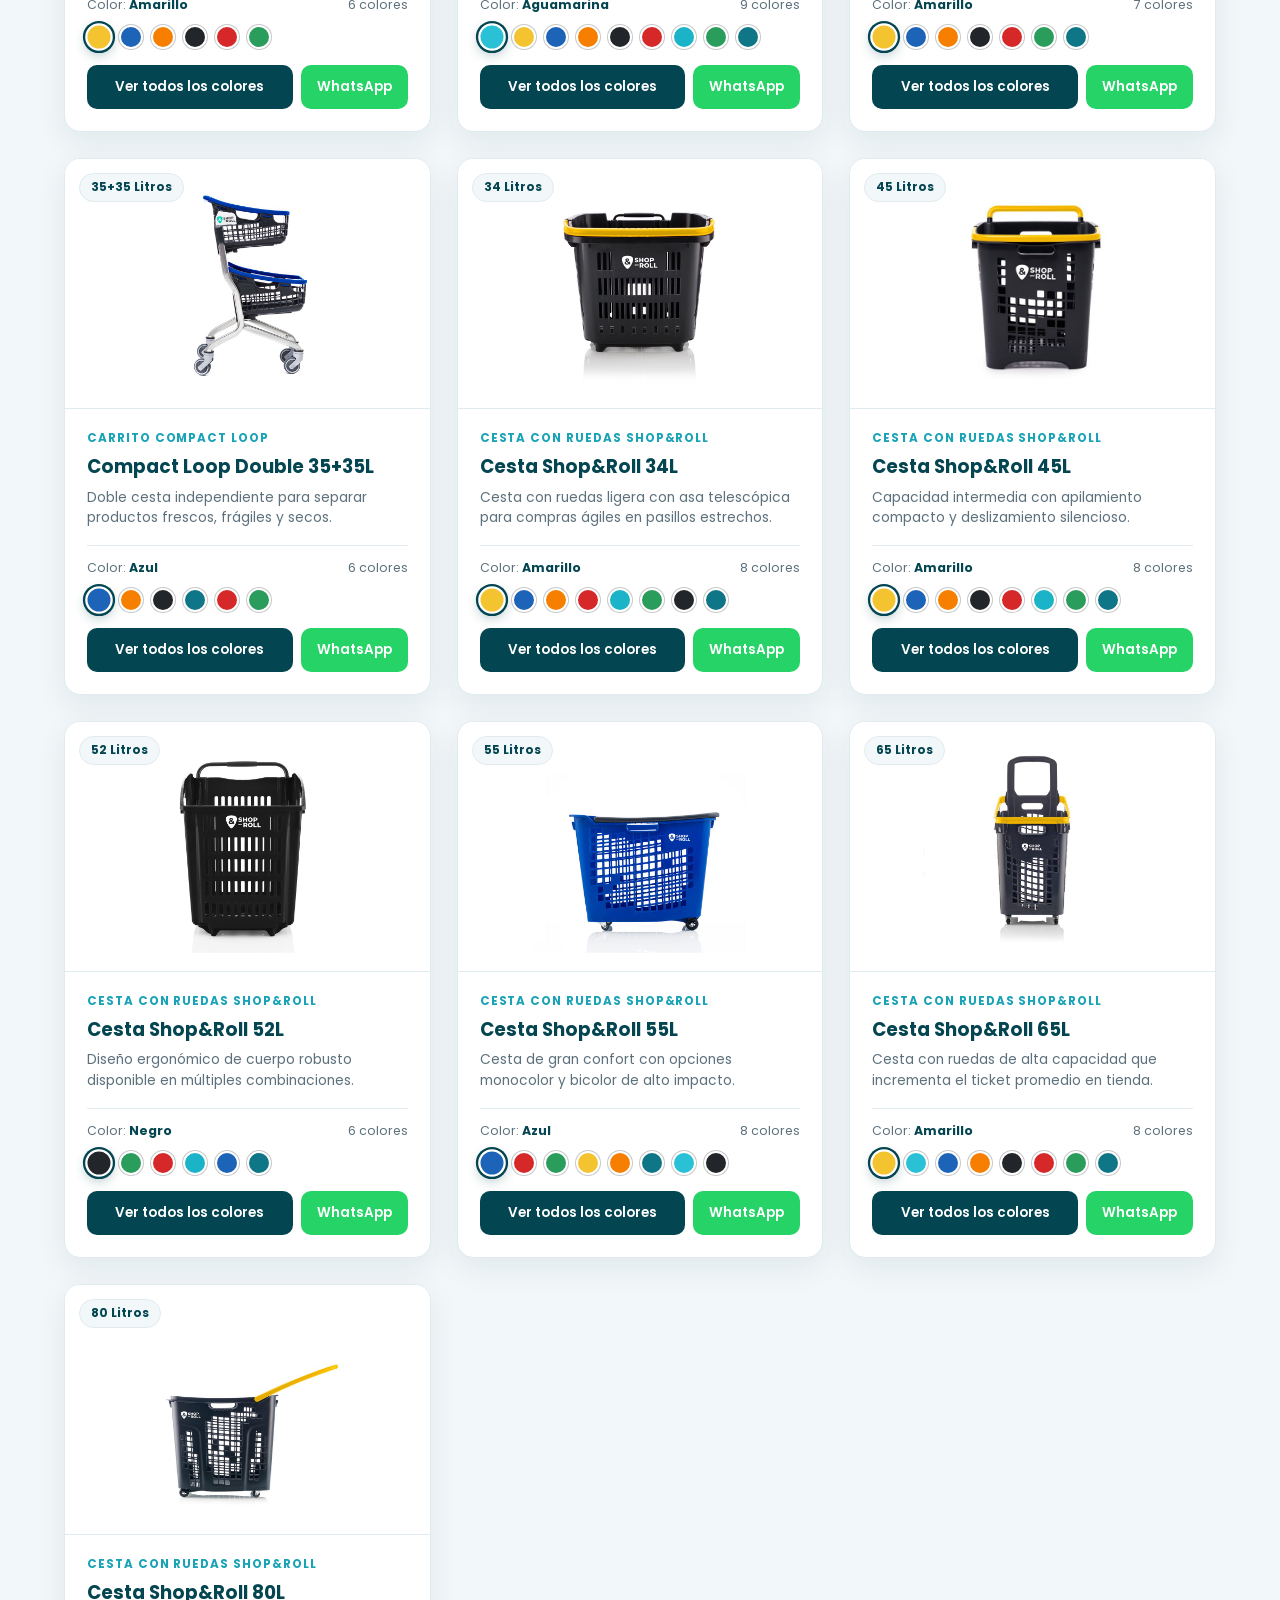
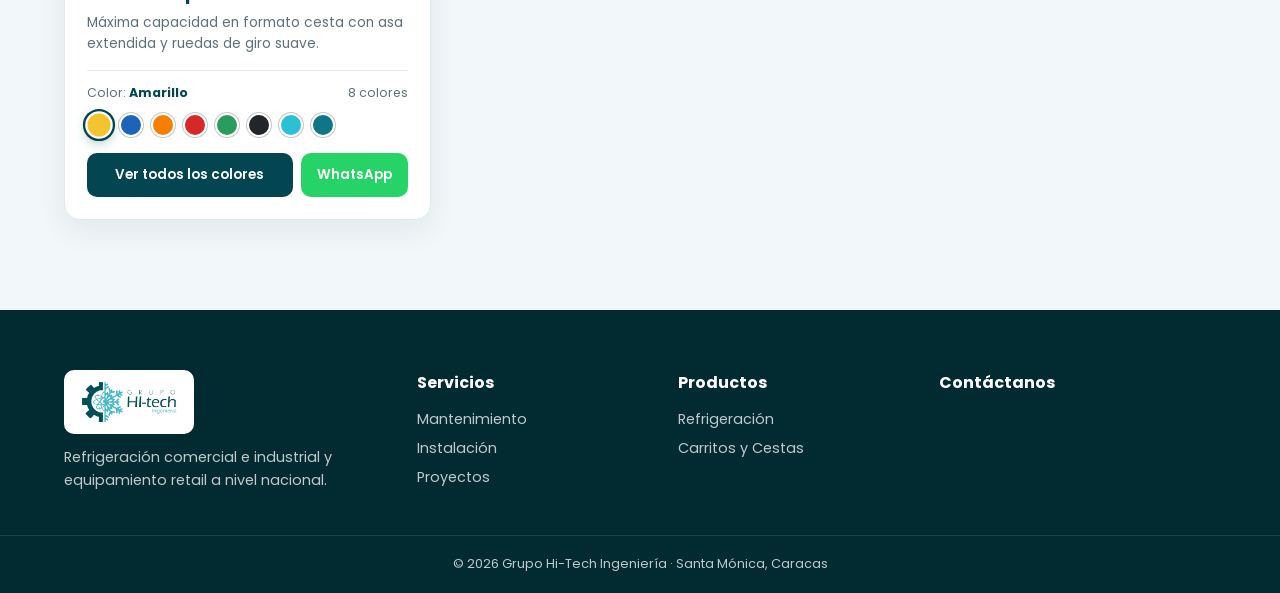
==== commit 71603177: "Add files via upload" ====
--- a/catalogo.html
+++ b/catalogo.html
@@ -178,7 +178,7 @@
             <a href="https://wa.me/584122026845" target="_blank" rel="noopener" class="btn btn-accent btn-block" id="lbWhatsapp">
               Contactar vía WhatsApp
             </a>
-            <a href="index.html#cotizar" class="btn btn-small btn-block">Solicitar cotización formal</a>
+            <a href="index.html#cotizar" class="btn btn-small btn-block">Solicitar cotización</a>
           </div>
         </div>
       </div>
@@ -204,12 +204,7 @@
         <a href="catalogo.html">Carritos y Cestas</a>
       </div>
       <div>
-        <h4>Contacto</h4>
-        <a href="tel:+584122026845">+58 412-2026845</a>
-        <a href="mailto:Lvelasquez@grupohiteching.com">Lvelasquez@grupohiteching.com</a>
-        <a href="mailto:Jvelasquez@grupohiteching.com">Jvelasquez@grupohiteching.com</a>
-        <a href="mailto:Administracion@grupohiteching.com">Administracion@grupohiteching.com</a>
-        <a href="https://instagram.com/hitech.ing" target="_blank" rel="noopener">@hitech.ing</a>
+        <h4><a href="index.html#contacto">Contáctanos</a></h4>
       </div>
     </div>
     <div class="footer-bottom">© 2026 Grupo Hi-Tech Ingeniería · Santa Mónica, Caracas</div>
